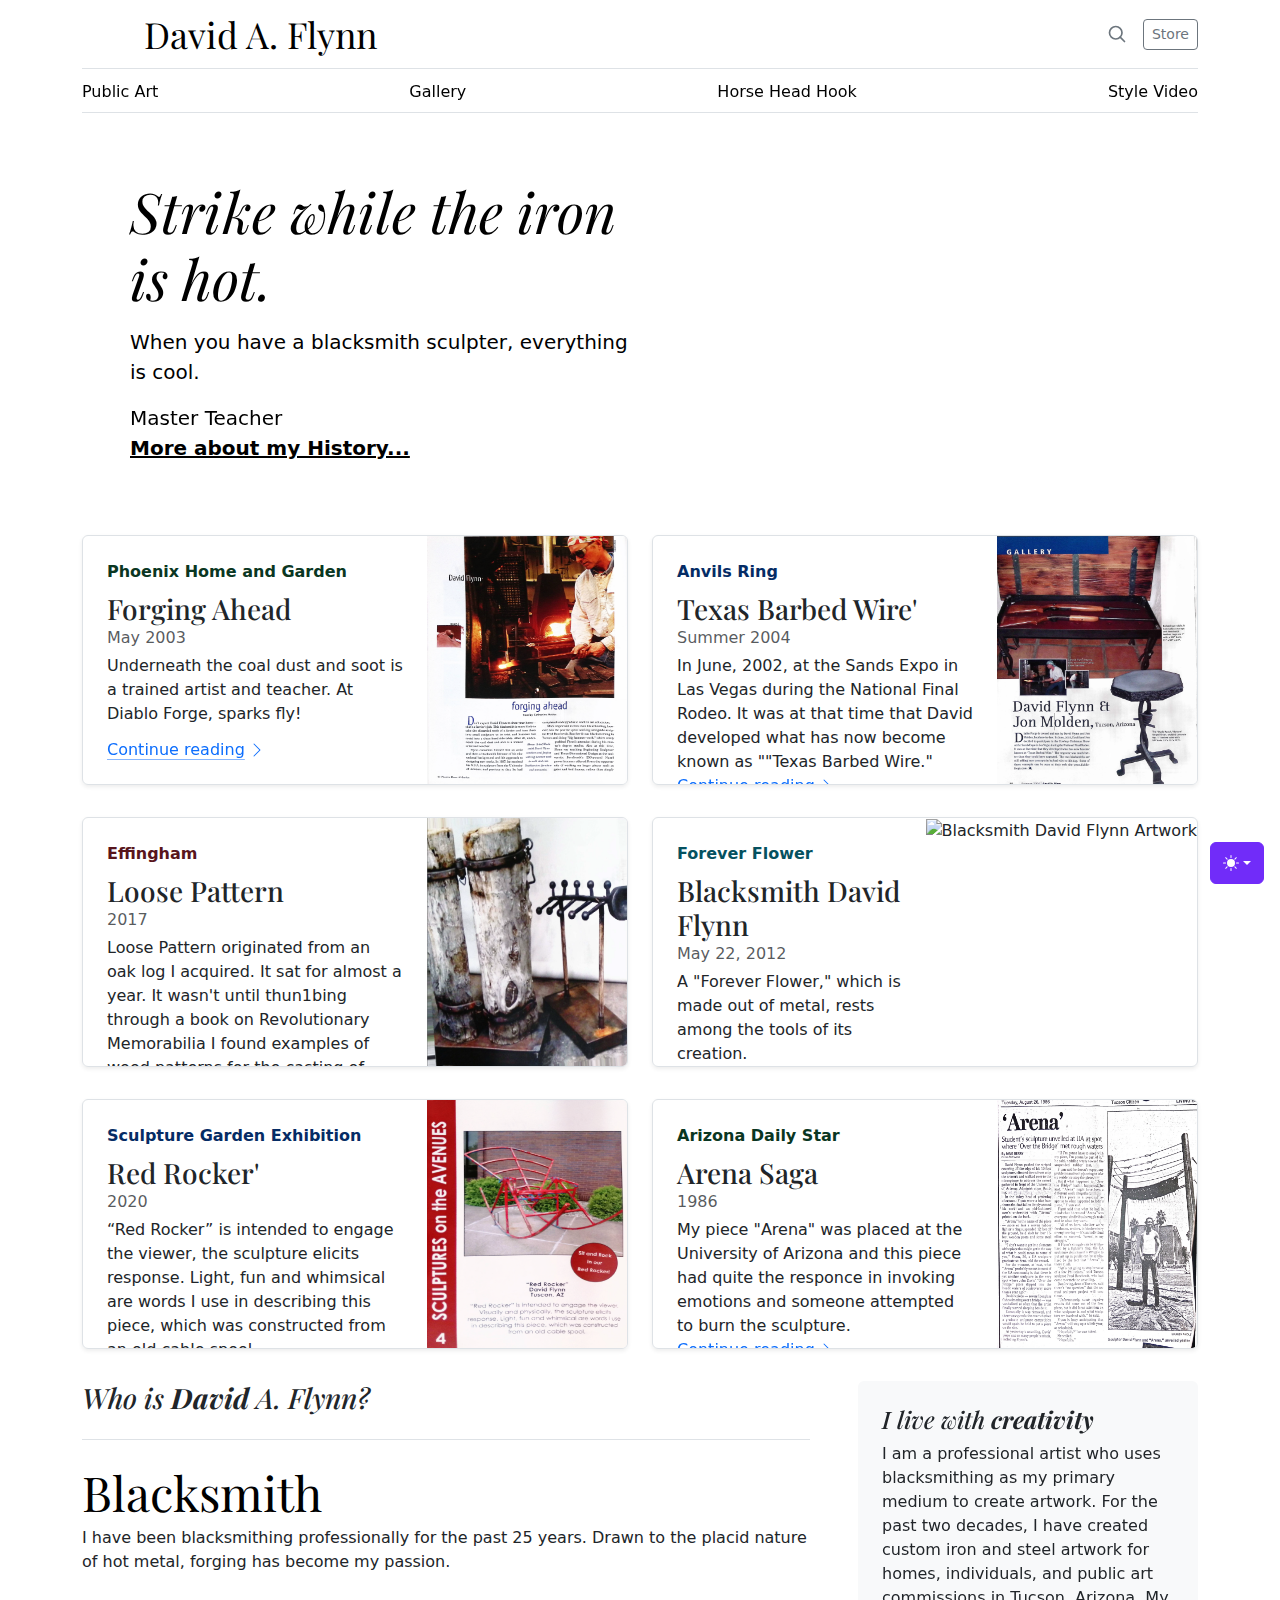
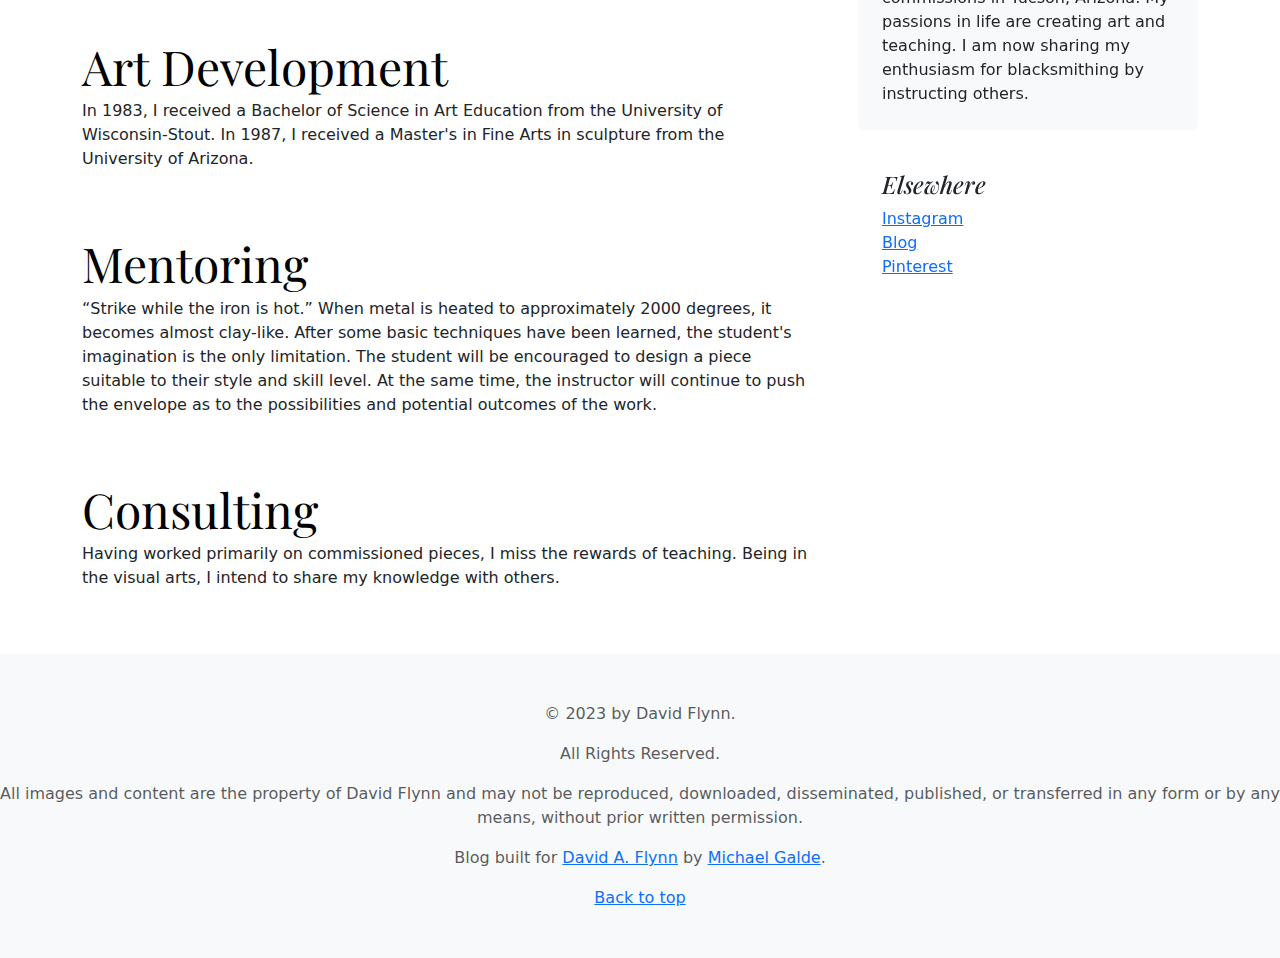
==== index.html @ 9d5e4b7f "Sarah Update" ====
<!doctype html>
<html lang="en" data-bs-theme="auto">
<head>
    <script src="./assets/js/color-modes.js"></script>

    <meta charset="utf-8">
    <meta name="viewport" content="width=device-width, initial-scale=1">
    <meta name="description" content="A website for the Artist and Blacksmith David A. Flynn">
    <meta name="author" content="Michael Galde">
    <meta name="generator" content="Hugo 0.118.2">
    <title>David A. Flynn · Life of Fire and Metal</title>

    <link rel="stylesheet" href="https://cdn.jsdelivr.net/npm/@docsearch/css@3">

    <link href="./assets/dist/css/bootstrap.min.css" rel="stylesheet">

    <style>
        .bd-placeholder-img {
            font-size: 1.125rem;
            text-anchor: middle;
            -webkit-user-select: none;
            -moz-user-select: none;
            user-select: none;
        }

        @media (min-width: 768px) {
            .bd-placeholder-img-lg {
                font-size: 3.5rem;
            }
        }

        .b-example-divider {
            width: 100%;
            height: 3rem;
            background-color: rgba(0, 0, 0, .1);
            border: solid rgba(0, 0, 0, .15);
            border-width: 1px 0;
            box-shadow: inset 0 .5em 1.5em rgba(0, 0, 0, .1), inset 0 .125em .5em rgba(0, 0, 0, .15);
        }

        .b-example-vr {
            flex-shrink: 0;
            width: 1.5rem;
            height: 100vh;
        }

        .bi {
            vertical-align: -.125em;
            fill: currentColor;
        }

        .nav-scroller {
            position: relative;
            z-index: 2;
            height: 2.75rem;
            overflow-y: hidden;
        }

            .nav-scroller .nav {
                display: flex;
                flex-wrap: nowrap;
                padding-bottom: 1rem;
                margin-top: -1px;
                overflow-x: auto;
                text-align: center;
                white-space: nowrap;
                -webkit-overflow-scrolling: touch;
            }

        .btn-bd-primary {
            --bd-violet-bg: #712cf9;
            --bd-violet-rgb: 112.520718, 44.062154, 249.437846;
            --bs-btn-font-weight: 600;
            --bs-btn-color: var(--bs-white);
            --bs-btn-bg: var(--bd-violet-bg);
            --bs-btn-border-color: var(--bd-violet-bg);
            --bs-btn-hover-color: var(--bs-white);
            --bs-btn-hover-bg: #6528e0;
            --bs-btn-hover-border-color: #6528e0;
            --bs-btn-focus-shadow-rgb: var(--bd-violet-rgb);
            --bs-btn-active-color: var(--bs-btn-hover-color);
            --bs-btn-active-bg: #5a23c8;
            --bs-btn-active-border-color: #5a23c8;
        }

        .bd-mode-toggle {
            z-index: 1500;
        }

            .bd-mode-toggle .dropdown-menu .active .bi {
                display: block !important;
            }
    </style>


    <!-- Custom styles for this template -->
    <link href="https://fonts.googleapis.com/css?family=Playfair&#43;Display:700,900&amp;display=swap" rel="stylesheet">
    <!-- Custom styles for this template -->
    <link href="blog.css" rel="stylesheet">
</head>
<body>
    <svg xmlns="http://www.w3.org/2000/svg" class="d-none">
        <symbol id="check2" viewBox="0 0 16 16">
            <path d="M13.854 3.646a.5.5 0 0 1 0 .708l-7 7a.5.5 0 0 1-.708 0l-3.5-3.5a.5.5 0 1 1 .708-.708L6.5 10.293l6.646-6.647a.5.5 0 0 1 .708 0z" />
        </symbol>
        <symbol id="circle-half" viewBox="0 0 16 16">
            <path d="M8 15A7 7 0 1 0 8 1v14zm0 1A8 8 0 1 1 8 0a8 8 0 0 1 0 16z" />
        </symbol>
        <symbol id="moon-stars-fill" viewBox="0 0 16 16">
            <path d="M6 .278a.768.768 0 0 1 .08.858 7.208 7.208 0 0 0-.878 3.46c0 4.021 3.278 7.277 7.318 7.277.527 0 1.04-.055 1.533-.16a.787.787 0 0 1 .81.316.733.733 0 0 1-.031.893A8.349 8.349 0 0 1 8.344 16C3.734 16 0 12.286 0 7.71 0 4.266 2.114 1.312 5.124.06A.752.752 0 0 1 6 .278z" />
            <path d="M10.794 3.148a.217.217 0 0 1 .412 0l.387 1.162c.173.518.579.924 1.097 1.097l1.162.387a.217.217 0 0 1 0 .412l-1.162.387a1.734 1.734 0 0 0-1.097 1.097l-.387 1.162a.217.217 0 0 1-.412 0l-.387-1.162A1.734 1.734 0 0 0 9.31 6.593l-1.162-.387a.217.217 0 0 1 0-.412l1.162-.387a1.734 1.734 0 0 0 1.097-1.097l.387-1.162zM13.863.099a.145.145 0 0 1 .274 0l.258.774c.115.346.386.617.732.732l.774.258a.145.145 0 0 1 0 .274l-.774.258a1.156 1.156 0 0 0-.732.732l-.258.774a.145.145 0 0 1-.274 0l-.258-.774a1.156 1.156 0 0 0-.732-.732l-.774-.258a.145.145 0 0 1 0-.274l.774-.258c.346-.115.617-.386.732-.732L13.863.1z" />
        </symbol>
        <symbol id="sun-fill" viewBox="0 0 16 16">
            <path d="M8 12a4 4 0 1 0 0-8 4 4 0 0 0 0 8zM8 0a.5.5 0 0 1 .5.5v2a.5.5 0 0 1-1 0v-2A.5.5 0 0 1 8 0zm0 13a.5.5 0 0 1 .5.5v2a.5.5 0 0 1-1 0v-2A.5.5 0 0 1 8 13zm8-5a.5.5 0 0 1-.5.5h-2a.5.5 0 0 1 0-1h2a.5.5 0 0 1 .5.5zM3 8a.5.5 0 0 1-.5.5h-2a.5.5 0 0 1 0-1h2A.5.5 0 0 1 3 8zm10.657-5.657a.5.5 0 0 1 0 .707l-1.414 1.415a.5.5 0 1 1-.707-.708l1.414-1.414a.5.5 0 0 1 .707 0zm-9.193 9.193a.5.5 0 0 1 0 .707L3.05 13.657a.5.5 0 0 1-.707-.707l1.414-1.414a.5.5 0 0 1 .707 0zm9.193 2.121a.5.5 0 0 1-.707 0l-1.414-1.414a.5.5 0 0 1 .707-.707l1.414 1.414a.5.5 0 0 1 0 .707zM4.464 4.465a.5.5 0 0 1-.707 0L2.343 3.05a.5.5 0 1 1 .707-.707l1.414 1.414a.5.5 0 0 1 0 .708z" />
        </symbol>
    </svg>

    <div class="dropdown position-fixed bottom-0 end-0 mb-3 me-3 bd-mode-toggle">
        <button class="btn btn-bd-primary py-2 dropdown-toggle d-flex align-items-center"
                id="bd-theme"
                type="button"
                aria-expanded="false"
                data-bs-toggle="dropdown"
                aria-label="Toggle theme (auto)">
            <svg class="bi my-1 theme-icon-active" width="1em" height="1em"><use href="#circle-half"></use></svg>
            <span class="visually-hidden" id="bd-theme-text">Toggle theme</span>
        </button>
        <ul class="dropdown-menu dropdown-menu-end shadow" aria-labelledby="bd-theme-text">
            <li>
                <button type="button" class="dropdown-item d-flex align-items-center" data-bs-theme-value="light" aria-pressed="true">
                    <svg class="bi me-2 opacity-50 theme-icon" width="1em" height="1em"><use href="#sun-fill"></use></svg>
                    Light
                    <svg class="bi ms-auto d-none" width="1em" height="1em"><use href="#check2"></use></svg>
                </button>
            </li>
            <li>
                <button type="button" class="dropdown-item d-flex align-items-center" data-bs-theme-value="dark" aria-pressed="false">
                    <svg class="bi me-2 opacity-50 theme-icon" width="1em" height="1em"><use href="#moon-stars-fill"></use></svg>
                    Dark
                    <svg class="bi ms-auto d-none" width="1em" height="1em"><use href="#check2"></use></svg>
                </button>
            </li>
            <li>
                <button type="button" class="dropdown-item d-flex align-items-center active" data-bs-theme-value="auto" aria-pressed="false">
                    <svg class="bi me-2 opacity-50 theme-icon" width="1em" height="1em"><use href="#circle-half"></use></svg>
                    Auto
                    <svg class="bi ms-auto d-none" width="1em" height="1em"><use href="#check2"></use></svg>
                </button>
            </li>
        </ul>
    </div>


    <svg xmlns="http://www.w3.org/2000/svg" class="d-none">
        <symbol id="aperture" fill="none" stroke="currentColor" stroke-linecap="round" stroke-linejoin="round" stroke-width="2" viewBox="0 0 24 24">
            <circle cx="12" cy="12" r="10" />
            <path d="M14.31 8l5.74 9.94M9.69 8h11.48M7.38 12l5.74-9.94M9.69 16L3.95 6.06M14.31 16H2.83m13.79-4l-5.74 9.94" />
        </symbol>
        <symbol id="cart" viewBox="0 0 16 16">
            <path d="M0 1.5A.5.5 0 0 1 .5 1H2a.5.5 0 0 1 .485.379L2.89 3H14.5a.5.5 0 0 1 .49.598l-1 5a.5.5 0 0 1-.465.401l-9.397.472L4.415 11H13a.5.5 0 0 1 0 1H4a.5.5 0 0 1-.491-.408L2.01 3.607 1.61 2H.5a.5.5 0 0 1-.5-.5zM3.102 4l.84 4.479 9.144-.459L13.89 4H3.102zM5 12a2 2 0 1 0 0 4 2 2 0 0 0 0-4zm7 0a2 2 0 1 0 0 4 2 2 0 0 0 0-4zm-7 1a1 1 0 1 1 0 2 1 1 0 0 1 0-2zm7 0a1 1 0 1 1 0 2 1 1 0 0 1 0-2z" />
        </symbol>
        <symbol id="chevron-right" viewBox="0 0 16 16">
            <path fill-rule="evenodd" d="M4.646 1.646a.5.5 0 0 1 .708 0l6 6a.5.5 0 0 1 0 .708l-6 6a.5.5 0 0 1-.708-.708L10.293 8 4.646 2.354a.5.5 0 0 1 0-.708z" />
        </symbol>
    </svg>

    <div class="container">
        <header class="border-bottom lh-1 py-3">
            <div class="row flex-nowrap justify-content-between align-items-center">
                <div class="col-4 text-center">
                    <a class="blog-header-logo text-body-emphasis text-decoration-none" href="https://davidaflynn.com/">David A. Flynn</a>
                </div>
                <div class="col-4 d-flex justify-content-end align-items-center">
                    <a class="link-secondary" href="#" aria-label="Search">
                        <svg xmlns="http://www.w3.org/2000/svg" width="20" height="20" fill="none" stroke="currentColor" stroke-linecap="round" stroke-linejoin="round" stroke-width="2" class="mx-3" role="img" viewBox="0 0 24 24"><title>Search</title><circle cx="10.5" cy="10.5" r="7.5" /><path d="M21 21l-5.2-5.2" /></svg>
                    </a>
                    <a class="btn btn-sm btn-outline-secondary" href="./store.html">Store</a>
                </div>
            </div>
        </header>

        <div class="nav-scroller py-1 mb-3 border-bottom">
            <nav class="nav nav-underline justify-content-between">
                <a class="nav-item nav-link link-body-emphasis" href="https://www.google.com/maps/d/viewer?mid=1B4GlsrvQKoIQ0XP4yLPSAdMGkiEf2dPW&hl=en&usp=sharing">Public Art</a>
                <a class="nav-item nav-link link-body-emphasis" href="https://davidaflynn.com/gallery.html">Gallery</a>
                <a class="nav-item nav-link link-body-emphasis" href="https://youtu.be/96dTQbR3XSo">Horse Head Hook</a>
                <a class="nav-item nav-link link-body-emphasis" href="https://youtu.be/sgeBEfHrO5k">Style Video</a>

            </nav>
        </div>
    </div>

    <main class="container">
        <div class="p-4 p-md-5 mb-4 rounded text-body-emphasis bg-image">
            <div class="col-lg-6 px-0">
                <h1 class="display-4 fst-italic">Strike while the iron is hot.</h1>
                <p class="lead my-3">When you have a blacksmith sculpter, everything is cool.</p>
                <div id="wordCarousel" class="carousel slide" data-bs-ride="carousel">
                    <div class="carousel-inner">
                        <div class="carousel-item active">
                            <p class="lead mb-0">Master <strong>Teacher</strong></p>
                        </div>
                        <div class="carousel-item">
                            <p class="lead mb-0"><strong>Innovator</strong> Designer</p>
                        </div>
                        <div class="carousel-item">
                            <p class="lead mb-0">Blacksmith <strong>Artist</strong></p>
                        </div>
                    </div>
                </div>
                <p class="lead mb-0"><a href="./resume.pdf" class="text-body-emphasis fw-bold">More about my History...</a></p>
            </div>
        </div>

        <div class="row mb-2">
            <div class="col-md-6">
                <div class="row g-0 border rounded overflow-hidden flex-md-row mb-4 shadow-sm h-md-250 position-relative">
                    <div class="col p-4 d-flex flex-column position-static">
                        <strong class="d-inline-block mb-2 text-success-emphasis">Phoenix Home and Garden</strong>
                        <h3 class="mb-0">Forging Ahead</h3>
                        <div class="mb-1 text-body-secondary">May 2003</div>
                        <p class="mb-auto">
                            Underneath the coal dust and soot is a trained artist and teacher. At Diablo Forge, sparks fly!
                        </p>
                        <a href="./assets/reference/documents/DavidFlynnPhoenixHomeandGardens.pdf" class="icon-link gap-1 icon-link-hover stretched-link">
                            Continue reading
                            <svg class="bi"><use xlink:href="#chevron-right" /></svg>
                        </a>
                    </div>
                    <div class="col-auto d-none d-lg-block">
                        <img src="./assets/reference/documents/PhoenixHomeandGardens.png" width="200" height="250" alt="Phoenix Home and Garden" />
                    </div>
                </div>
            </div>

            <div class="col-md-6">
                <div class="row g-0 border rounded overflow-hidden flex-md-row mb-4 shadow-sm h-md-250 position-relative">
                    <div class="col p-4 d-flex flex-column position-static">
                        <strong class="d-inline-block mb-2 text-primary-emphasis">Anvils Ring</strong>
                        <h3 class="mb-0">Texas Barbed Wire'</h3>
                        <div class="mb-1 text-body-secondary">Summer 2004</div>
                        <p class="card-text mb-auto">
                            In June, 2002, at the Sands Expo in Las Vegas during the National Final Rodeo. It was at that time that David developed what has now become known as ""Texas Barbed Wire."
                        </p>
                        <a href="./assets/reference/documents/DavidFlynnAnvilsRing.pdf" class="icon-link gap-1 icon-link-hover stretched-link">
                            Continue reading
                            <svg class="bi"><use xlink:href="#chevron-right" /></svg>
                        </a>
                    </div>
                    <div class="col-auto d-none d-lg-block">
                        <img src="./assets/reference/documents/anvilring.png" width="200" height="250" alt="Texas Barbed Wire" />
                    </div>
                </div>
            </div>

        </div>


        <div class="row mb-2">
            <div class="col-md-6">
                <div class="row g-0 border rounded overflow-hidden flex-md-row mb-4 shadow-sm h-md-250 position-relative">
                    <div class="col p-4 d-flex flex-column position-static">
                        <strong class="d-inline-block mb-2 text-danger-emphasis">Effingham</strong>
                        <h3 class="mb-0">Loose Pattern</h3>
                        <div class="mb-1 text-body-secondary">2017</div>
                        <p class="card-text mb-auto">Loose Pattern originated from an oak log I acquired. It sat for almost a year. It wasn't until thun1bing through a book on Revolutionary Memorabilia I found examples of wood patterns for the casting of lead.</p>
                        <a href="./assets/reference/documents/DavidFlynnSculptureGardenExhibition2019.pdf" class="icon-link gap-1 icon-link-hover stretched-link">
                            Continue reading
                            <svg class="bi"><use xlink:href="#chevron-right" /></svg>
                        </a>
                    </div>
                    <div class="col-auto d-none d-lg-block">
                        <img src="./assets/reference/documents/loosepattern.png" width="200" height="250" alt="Loose Pattern" />
                    </div>
                </div>
            </div>
            <div class="col-md-6">
                <div class="row g-0 border rounded overflow-hidden flex-md-row mb-4 shadow-sm h-md-250 position-relative">
                    <div class="col p-4 d-flex flex-column position-static">
                        <strong class="d-inline-block mb-2 text-info-emphasis">Forever Flower</strong>
                        <h3 class="mb-0">Blacksmith David Flynn</h3>
                        <div class="mb-1 text-body-secondary">May 22, 2012</div>
                        <p class="mb-auto">A "Forever Flower," which is made out of metal, rests among the tools of its creation.</p>
                        <a href="https://tucson.com/blacksmith-david-flynn/image_e9cdd15c-a451-11e1-92b2-0019bb2963f4.html" class="icon-link gap-1 icon-link-hover stretched-link">
                            Continue reading
                            <svg class="bi"><use xlink:href="#chevron-right" /></svg>
                        </a>
                    </div>
                    <div class="col-auto d-none d-lg-block">
                        <img src="https://davidaflynn.com/img4.png" width="200" height="250" alt="Blacksmith David Flynn Artwork" />
                    </div>
                </div>
            </div>
        </div>

        <div class="row mb-2">
            <div class="col-md-6">
                <div class="row g-0 border rounded overflow-hidden flex-md-row mb-4 shadow-sm h-md-250 position-relative">
                    <div class="col p-4 d-flex flex-column position-static">
                        <strong class="d-inline-block mb-2 text-primary-emphasis">Sculpture Garden Exhibition</strong>
                        <h3 class="mb-0">Red Rocker'</h3>
                        <div class="mb-1 text-body-secondary">2020</div>
                        <p class="card-text mb-auto">
                            “Red Rocker” is intended to engage the viewer, the sculpture elicits response. Light, fun and whimsical are words I use in describing this piece, which was constructed from an old cable spool.
                        </p>
                        <a href="./assets/reference/documents/DavidFlynnEffingham2020.pdf" class="icon-link gap-1 icon-link-hover stretched-link">
                            Continue reading
                            <svg class="bi"><use xlink:href="#chevron-right" /></svg>
                        </a>
                    </div>
                    <div class="col-auto d-none d-lg-block">
                        <img src="./assets/reference/documents/redrocker.png" width="200" height="250" alt="Red Rocker" />
                    </div>
                </div>
            </div>
            <div class="col-md-6">
                <div class="row g-0 border rounded overflow-hidden flex-md-row mb-4 shadow-sm h-md-250 position-relative">
                    <div class="col p-4 d-flex flex-column position-static">
                        <strong class="d-inline-block mb-2 text-success-emphasis">Arizona Daily Star</strong>
                        <h3 class="mb-0">Arena Saga</h3>
                        <div class="mb-1 text-body-secondary">1986</div>
                        <p class="mb-auto">
                            My piece "Arena" was placed at the University of Arizona and this piece had quite the responce in invoking emotions and someone attempted to burn the sculpture. 
                        </p>
                        <a href="./assets/reference/documents/DavidFlynnAreanaSaga.pdf" class="icon-link gap-1 icon-link-hover stretched-link">
                            Continue reading
                            <svg class="bi"><use xlink:href="#chevron-right" /></svg>
                        </a>
                    </div>
                    <div class="col-auto d-none d-lg-block">
                        <img src="./assets/reference/documents/arena.png" width="200" height="250" alt="Arena" />
                    </div>
                </div>
            </div>
        </div>

        <div class="row g-5">
            <div class="col-md-8">
                <h3 class="pb-4 mb-4 fst-italic border-bottom">
                    Who is <strong>David</strong> A. Flynn?
                </h3>

                <article class="blog-post">
                    <h2 class="display-5 link-body-emphasis mb-1">Blacksmith</h2>

                    <p>I have been blacksmithing professionally for the past 25 years. Drawn to the placid nature of hot metal, forging has become my passion.<p></p>
                </article>

                <article class="blog-post">
                    <h2 class="display-5 link-body-emphasis mb-1">Art Development</h2>

                    <p>In 1983, I received a Bachelor of Science in Art Education from the University of Wisconsin-Stout. In 1987, I received a Master's in Fine Arts in sculpture from the University of Arizona.</p>
                </article>

                <article class="blog-post">
                    <h2 class="display-5 link-body-emphasis mb-1">Mentoring</h2>

                    <p>“Strike while the iron is hot.” When metal is heated to approximately 2000 degrees, it becomes almost clay-like. After some basic techniques have been learned, the student's imagination is the only limitation. The student will be encouraged to design a piece suitable to their style and skill level. At the same time, the instructor will continue to push the envelope as to the possibilities and potential outcomes of the work.</p>
                </article>
                <article class="blog-post">
                    <h2 class="display-5 link-body-emphasis mb-1">Consulting</h2>

                    <p>Having worked primarily on commissioned pieces, I miss the rewards of teaching. Being in the visual arts, I intend to share my knowledge with others.</p>

                </article>


            </div>

            <div class="col-md-4">
                <div class="position-sticky" style="top: 2rem;">
                    <div class="p-4 mb-3 bg-body-tertiary rounded">
                        <h4 class="fst-italic">I live with <strong>creativity</strong></h4>
                        <p class="mb-0">I am a professional artist who uses blacksmithing as my primary medium to create artwork. For the past two decades, I have created custom iron and steel artwork for homes, individuals, and public art commissions in Tucson, Arizona. My passions in life are creating art and teaching. I am now sharing my enthusiasm for blacksmithing by instructing others.</p>
                    </div>


                    <div class="p-4">
                        <h4 class="fst-italic">Elsewhere</h4>
                        <ol class="list-unstyled">
                            <li><a href="https://www.instagram.com/explore/tags/blacksmith/">Instagram</a></li>
                            <li><a href="https://tammyandtheblacksmith.blogspot.com/">Blog</a></li>
                            <li><a href="https://www.pinterest.com/davidflynnartis/david-flynn-artistblacksmith/">Pinterest</a></li>
                        </ol>
                    </div>
                </div>
            </div>
        </div>

    </main>

    <footer class="py-5 text-center text-body-secondary bg-body-tertiary">
        <div class="copyright-disclaimer">
            <p>&copy; 2023 by David Flynn. <p>All Rights Reserved. <p>All images and content are the property of David Flynn and may not be reproduced, downloaded, disseminated, published, or transferred in any form or by any means, without prior written permission.</p>
        </div>
        <p>Blog built for <a href="https://davidaflynn.com/">David A. Flynn</a> by <a href="https://michaelgalde.com">Michael Galde</a>.</p>
        <p class="mb-0">
            <a href="#">Back to top</a>
        </p>
    </footer>
    <script src="./assets/dist/js/bootstrap.bundle.min.js"></script>

</body>
</html>
---- blog.css ----
/* stylelint-disable stylistic/selector-list-comma-newline-after */

:root {
    --background-image: url('https://davidaflynn.com/bg-1.png');
    --background-image-dark: linear-gradient(rgba(0, 0, 0, 0.5), rgba(0, 0, 0, 0.5)), var(--background-image);
}

[data-bs-theme="light"] .bg-image,
[data-bs-theme="auto"] .bg-image,
.light-mode .bg-image {
    background-image: var(--background-image);
    /* Other styles here */
}

[data-bs-theme="dark"] .bg-image,
.dark-mode .bg-image {
    background-image: var(--background-image-dark);
    /* Other styles here */
}

.bg-image {
    background-size: cover;
    background-position: center;
    background-repeat: no-repeat;
}

.blog-header-logo {
  font-family: "Playfair Display", Georgia, "Times New Roman", serif/*rtl:Amiri, Georgia, "Times New Roman", serif*/;
  font-size: 2.25rem;
}

.blog-header-logo:hover {
  text-decoration: none;
}

h1, h2, h3, h4, h5, h6 {
  font-family: "Playfair Display", Georgia, "Times New Roman", serif/*rtl:Amiri, Georgia, "Times New Roman", serif*/;
}

.flex-auto {
  flex: 0 0 auto;
}

.h-250 { height: 250px; }
@media (min-width: 768px) {
  .h-md-250 { height: 250px; }
}

/* Pagination */
.blog-pagination {
  margin-bottom: 4rem;
}

/*
 * Blog posts
 */
.blog-post {
  margin-bottom: 4rem;
}
.blog-post-meta {
  margin-bottom: 1.25rem;
  color: #727272;
}

[data-bs-theme="light"] .bg-image,
[data-bs-theme="auto"] .bg-image,
.light-mode .bg-image {
    background-image: var(--background-image);
    /* Other styles here */
}

[data-bs-theme="dark"] .bg-image,
.dark-mode .bg-image {
    background-image: var(--background-image-dark);
    /* Other styles here */
}

.bg-image {
    background-size: cover;
    background-position: center;
    background-repeat: no-repeat;
}

.logo-light-theme {
    display: block; /* Shown by default */
}

.logo-dark-theme {
    display: none; /* Hidden by default */
}

/* Assuming you have a class on the body or a parent element for dark theme */
.dark-theme .logo-light-theme {
    display: none; /* Hide the light theme logo */
}

.dark-theme .logo-dark-theme {
    display: block; /* Show the dark theme logo */
}
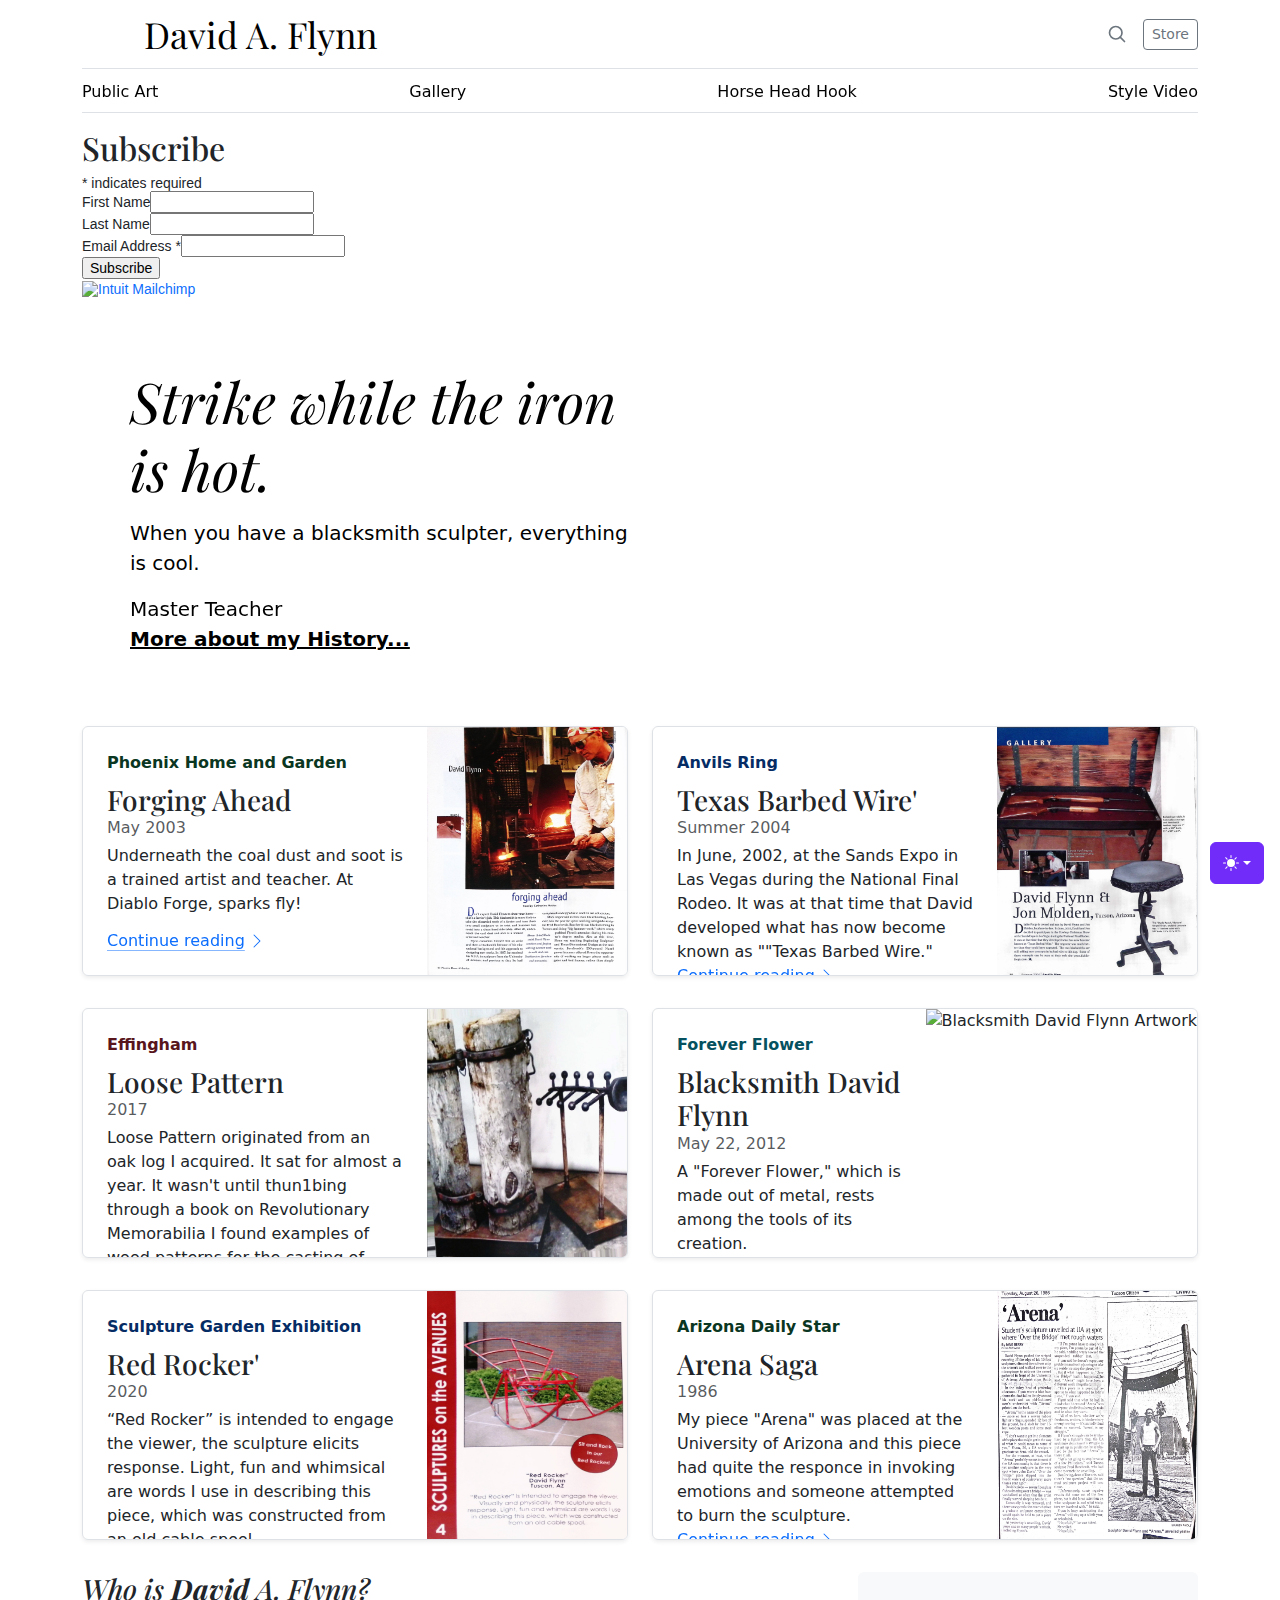
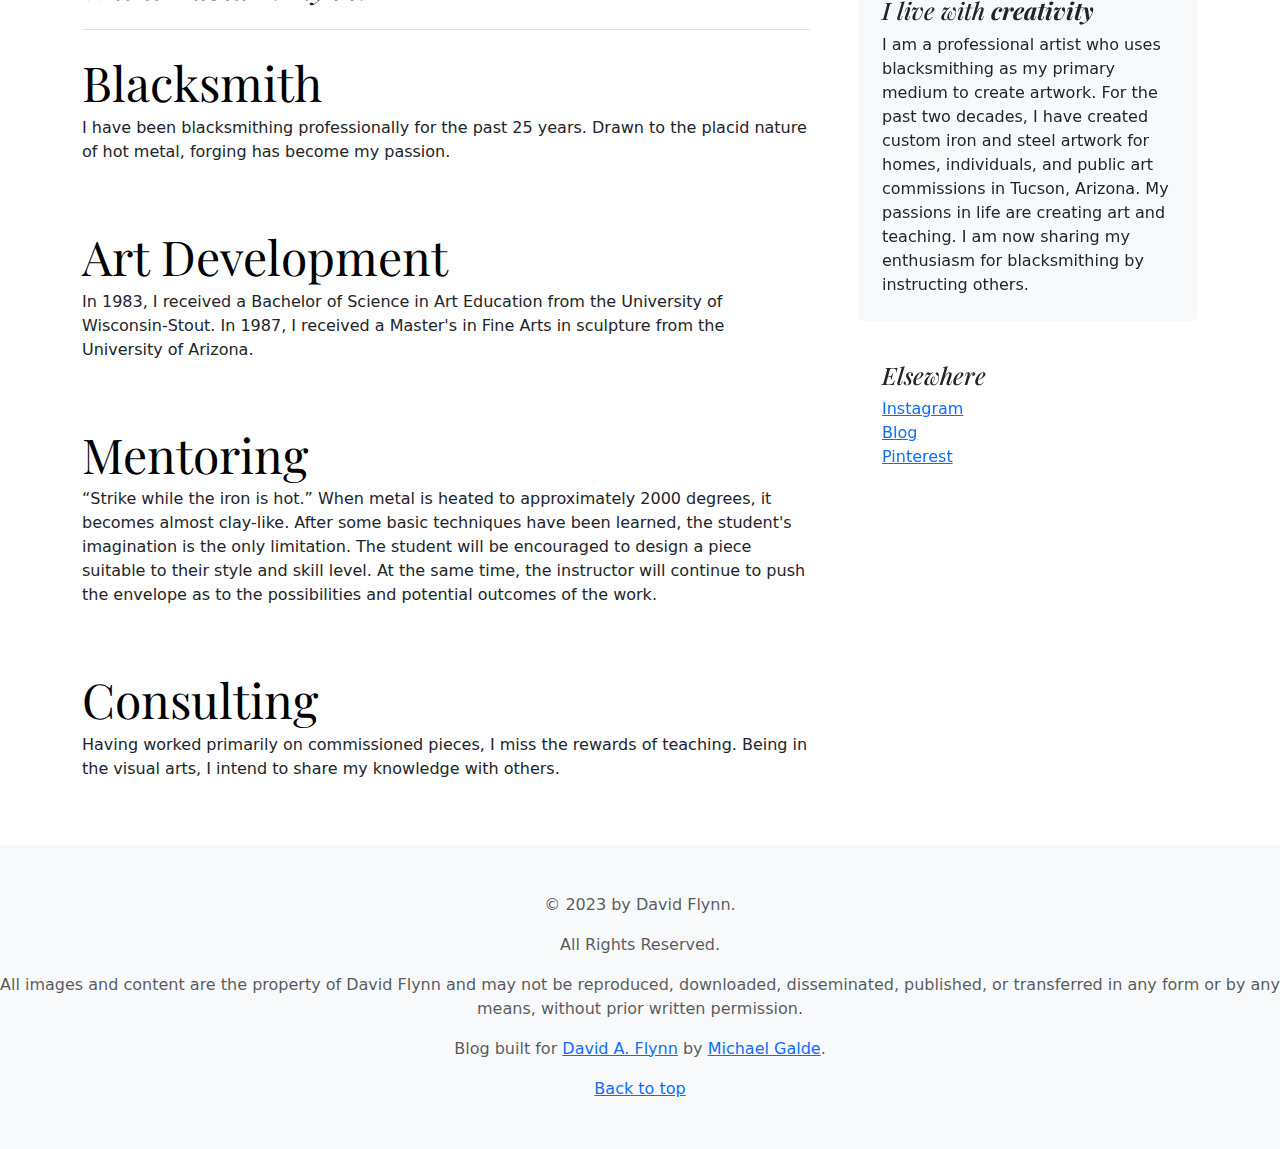
==== commit 1cfc88b8: "Mail Forum" ====
--- a/index.html
+++ b/index.html
@@ -188,6 +188,47 @@
 
             </nav>
         </div>
+
+        <div id="mc_embed_shell">
+            <link href="//cdn-images.mailchimp.com/embedcode/classic-061523.css" rel="stylesheet" type="text/css">
+            <style type="text/css">
+                     #mc_embed_signup {
+                         background: #fff;
+                         false;
+                         clear: left;
+                         font: 14px Helvetica,Arial,sans-serif;
+                         width: 600px;
+                     }
+                     /* Add your own Mailchimp form style overrides in your site stylesheet or in this style block.
+                We recommend moving this block and the preceding CSS link to the HEAD of your HTML file. */
+            </style>
+            <div id="mc_embed_signup">
+                <form action="https://davidaflynn.us21.list-manage.com/subscribe/post?u=4095e607dd35f677a65e71697&amp;id=61bf45bc34&amp;f_id=004bf3e6f0" method="post" id="mc-embedded-subscribe-form" name="mc-embedded-subscribe-form" class="validate" target="_blank">
+                    <div id="mc_embed_signup_scroll">
+                        <h2>Subscribe</h2>
+                        <div class="indicates-required"><span class="asterisk">*</span> indicates required</div>
+                        <div class="mc-field-group"><label for="mce-FNAME">First Name </label><input type="text" name="FNAME" class=" text" id="mce-FNAME" value=""></div><div class="mc-field-group"><label for="mce-LNAME">Last Name </label><input type="text" name="LNAME" class=" text" id="mce-LNAME" value=""></div><div class="mc-field-group"><label for="mce-EMAIL">Email Address <span class="asterisk">*</span></label><input type="email" name="EMAIL" class="required email" id="mce-EMAIL" value="" required=""><span id="mce-EMAIL-HELPERTEXT" class="helper_text"></span></div>
+                        <div id="mce-responses" class="clear foot">
+                            <div class="response" id="mce-error-response" style="display: none;"></div>
+                            <div class="response" id="mce-success-response" style="display: none;"></div>
+                        </div>
+                        <div aria-hidden="true" style="position: absolute; left: -5000px;">
+                            /* real people should not fill this in and expect good things - do not remove this or risk form bot signups */
+                            <input type="text" name="b_4095e607dd35f677a65e71697_61bf45bc34" tabindex="-1" value="">
+                        </div>
+                        <div class="optionalParent">
+                            <div class="clear foot">
+                                <input type="submit" name="subscribe" id="mc-embedded-subscribe" class="button" value="Subscribe">
+                                <p style="margin: 0px auto;"><a href="http://eepurl.com/iG4R2A" title="Mailchimp - email marketing made easy and fun"><span style="display: inline-block; background-color: transparent; border-radius: 4px;"><img class="refferal_badge" src="https://digitalasset.intuit.com/render/content/dam/intuit/mc-fe/en_us/images/intuit-mc-rewards-text-dark.svg" alt="Intuit Mailchimp" style="width: 220px; height: 40px; display: flex; padding: 2px 0px; justify-content: center; align-items: center;"></span></a></p>
+                            </div>
+                        </div>
+                    </div>
+                </form>
+            </div>
+            <script type="text/javascript" src="//s3.amazonaws.com/downloads.mailchimp.com/js/mc-validate.js"></script>
+            <script type="text/javascript">(function ($) { window.fnames = new Array(); window.ftypes = new Array(); fnames[1] = 'FNAME'; ftypes[1] = 'text'; fnames[2] = 'LNAME'; ftypes[2] = 'text'; fnames[0] = 'EMAIL'; ftypes[0] = 'email'; fnames[3] = 'ADDRESS'; ftypes[3] = 'address'; fnames[4] = 'PHONE'; ftypes[4] = 'phone'; fnames[5] = 'BIRTHDAY'; ftypes[5] = 'birthday'; }(jQuery)); var $mcj = jQuery.noConflict(true);</script>
+        </div>
+
     </div>
 
     <main class="container">
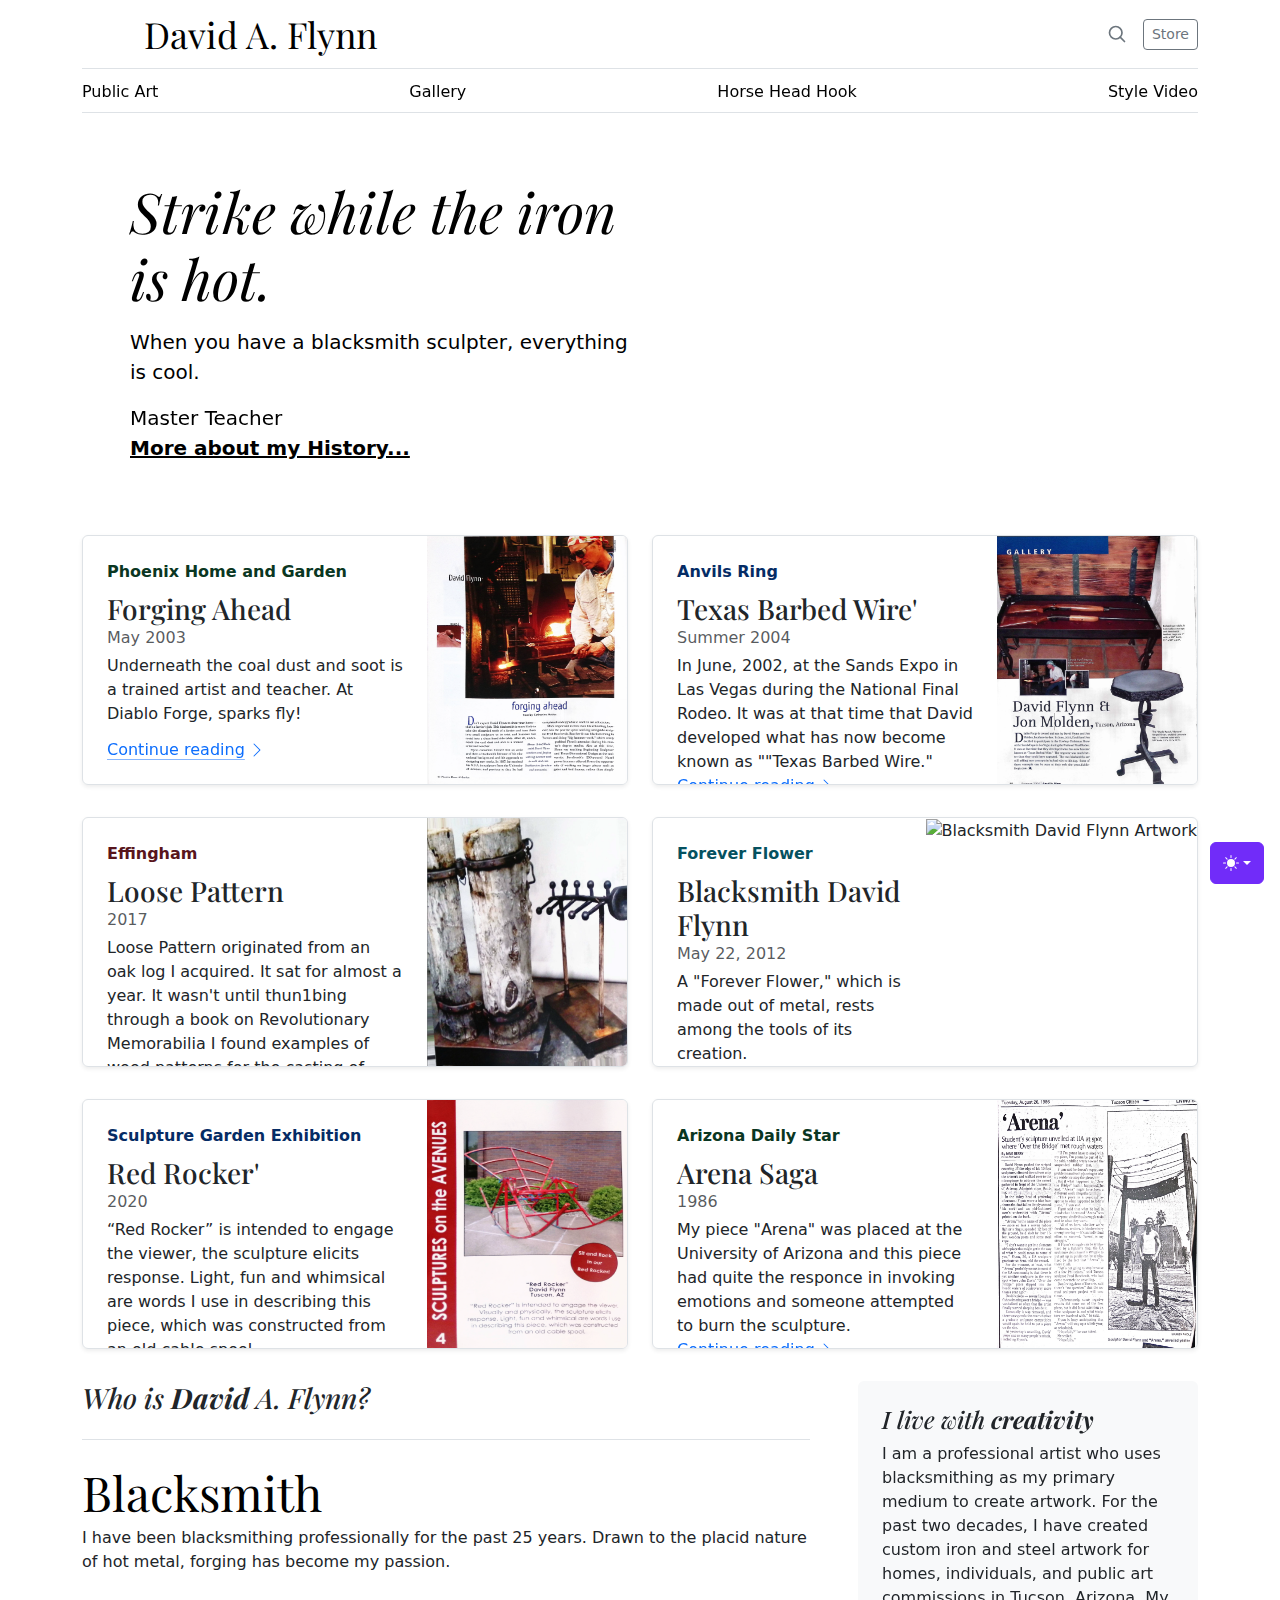
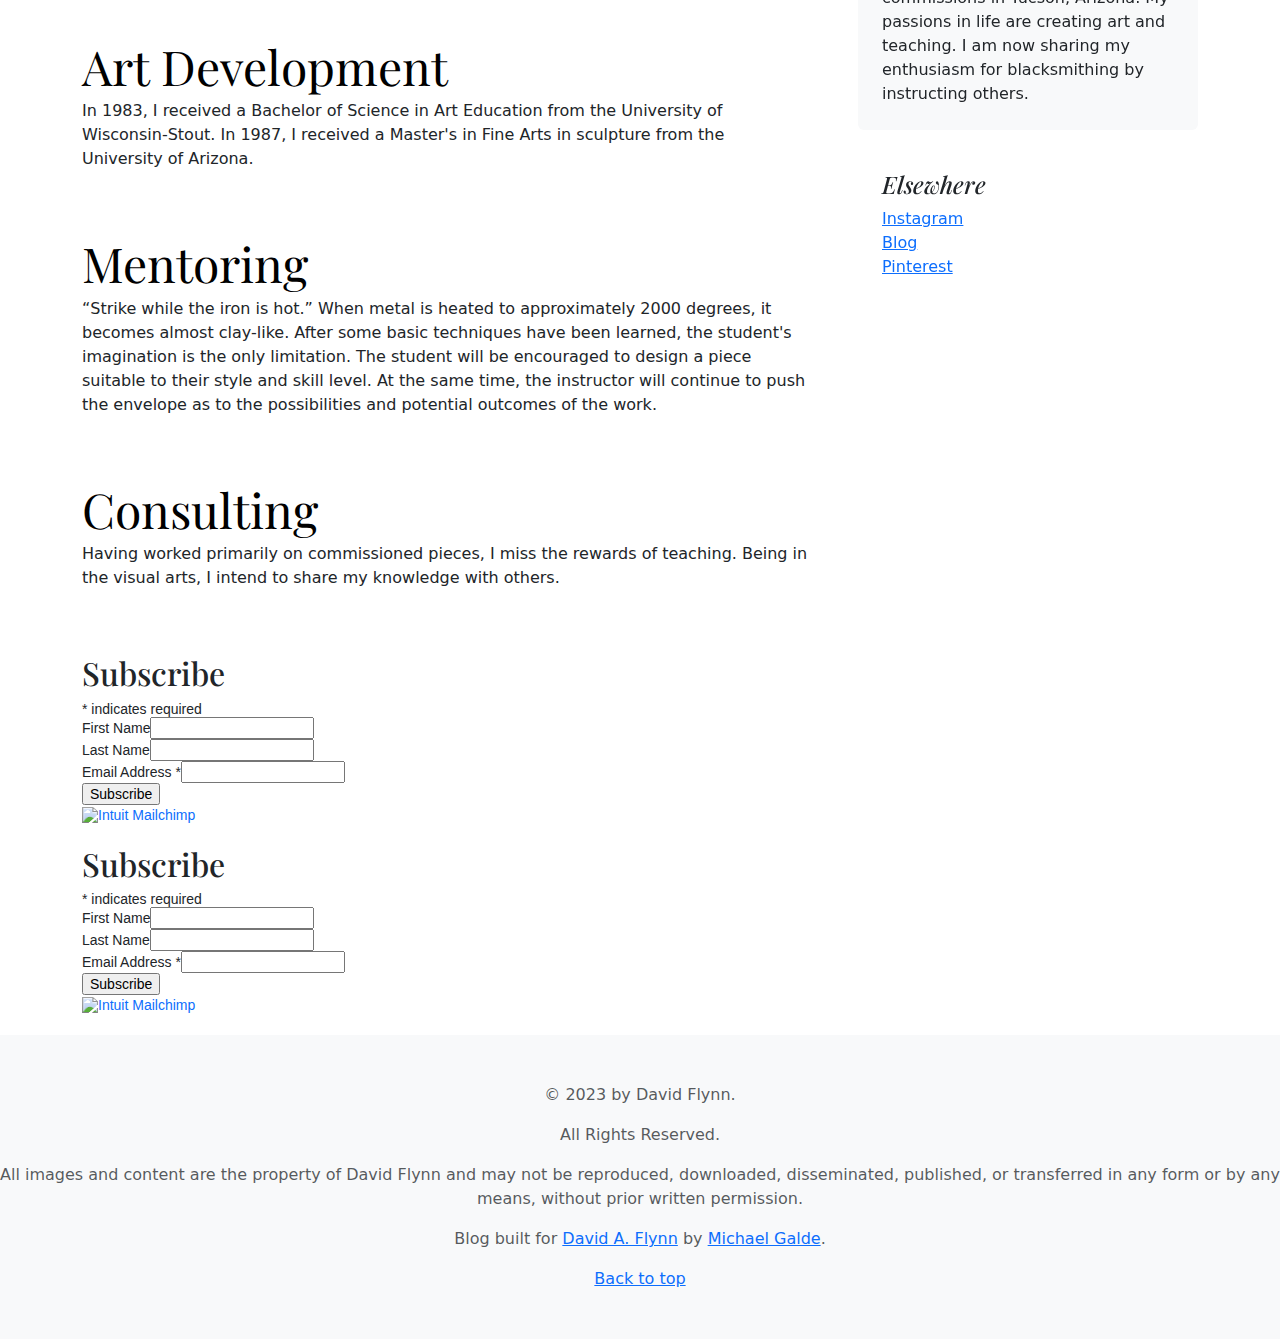
==== commit 056ee1e3: "Mail Forum" ====
--- a/index.html
+++ b/index.html
@@ -188,7 +188,204 @@
 
             </nav>
         </div>
-
+    </div>
+
+    <main class="container">
+        <div class="p-4 p-md-5 mb-4 rounded text-body-emphasis bg-image">
+            <div class="col-lg-6 px-0">
+                <h1 class="display-4 fst-italic">Strike while the iron is hot.</h1>
+                <p class="lead my-3">When you have a blacksmith sculpter, everything is cool.</p>
+                <div id="wordCarousel" class="carousel slide" data-bs-ride="carousel">
+                    <div class="carousel-inner">
+                        <div class="carousel-item active">
+                            <p class="lead mb-0">Master <strong>Teacher</strong></p>
+                        </div>
+                        <div class="carousel-item">
+                            <p class="lead mb-0"><strong>Innovator</strong> Designer</p>
+                        </div>
+                        <div class="carousel-item">
+                            <p class="lead mb-0">Blacksmith <strong>Artist</strong></p>
+                        </div>
+                    </div>
+                </div>
+                <p class="lead mb-0"><a href="./resume.pdf" class="text-body-emphasis fw-bold">More about my History...</a></p>
+            </div>
+        </div>
+
+        <div class="row mb-2">
+            <div class="col-md-6">
+                <div class="row g-0 border rounded overflow-hidden flex-md-row mb-4 shadow-sm h-md-250 position-relative">
+                    <div class="col p-4 d-flex flex-column position-static">
+                        <strong class="d-inline-block mb-2 text-success-emphasis">Phoenix Home and Garden</strong>
+                        <h3 class="mb-0">Forging Ahead</h3>
+                        <div class="mb-1 text-body-secondary">May 2003</div>
+                        <p class="mb-auto">
+                            Underneath the coal dust and soot is a trained artist and teacher. At Diablo Forge, sparks fly!
+                        </p>
+                        <a href="./assets/reference/documents/DavidFlynnPhoenixHomeandGardens.pdf" class="icon-link gap-1 icon-link-hover stretched-link">
+                            Continue reading
+                            <svg class="bi"><use xlink:href="#chevron-right" /></svg>
+                        </a>
+                    </div>
+                    <div class="col-auto d-none d-lg-block">
+                        <img src="./assets/reference/documents/PhoenixHomeandGardens.png" width="200" height="250" alt="Phoenix Home and Garden" />
+                    </div>
+                </div>
+            </div>
+
+            <div class="col-md-6">
+                <div class="row g-0 border rounded overflow-hidden flex-md-row mb-4 shadow-sm h-md-250 position-relative">
+                    <div class="col p-4 d-flex flex-column position-static">
+                        <strong class="d-inline-block mb-2 text-primary-emphasis">Anvils Ring</strong>
+                        <h3 class="mb-0">Texas Barbed Wire'</h3>
+                        <div class="mb-1 text-body-secondary">Summer 2004</div>
+                        <p class="card-text mb-auto">
+                            In June, 2002, at the Sands Expo in Las Vegas during the National Final Rodeo. It was at that time that David developed what has now become known as ""Texas Barbed Wire."
+                        </p>
+                        <a href="./assets/reference/documents/DavidFlynnAnvilsRing.pdf" class="icon-link gap-1 icon-link-hover stretched-link">
+                            Continue reading
+                            <svg class="bi"><use xlink:href="#chevron-right" /></svg>
+                        </a>
+                    </div>
+                    <div class="col-auto d-none d-lg-block">
+                        <img src="./assets/reference/documents/anvilring.png" width="200" height="250" alt="Texas Barbed Wire" />
+                    </div>
+                </div>
+            </div>
+
+        </div>
+
+
+        <div class="row mb-2">
+            <div class="col-md-6">
+                <div class="row g-0 border rounded overflow-hidden flex-md-row mb-4 shadow-sm h-md-250 position-relative">
+                    <div class="col p-4 d-flex flex-column position-static">
+                        <strong class="d-inline-block mb-2 text-danger-emphasis">Effingham</strong>
+                        <h3 class="mb-0">Loose Pattern</h3>
+                        <div class="mb-1 text-body-secondary">2017</div>
+                        <p class="card-text mb-auto">Loose Pattern originated from an oak log I acquired. It sat for almost a year. It wasn't until thun1bing through a book on Revolutionary Memorabilia I found examples of wood patterns for the casting of lead.</p>
+                        <a href="./assets/reference/documents/DavidFlynnSculptureGardenExhibition2019.pdf" class="icon-link gap-1 icon-link-hover stretched-link">
+                            Continue reading
+                            <svg class="bi"><use xlink:href="#chevron-right" /></svg>
+                        </a>
+                    </div>
+                    <div class="col-auto d-none d-lg-block">
+                        <img src="./assets/reference/documents/loosepattern.png" width="200" height="250" alt="Loose Pattern" />
+                    </div>
+                </div>
+            </div>
+            <div class="col-md-6">
+                <div class="row g-0 border rounded overflow-hidden flex-md-row mb-4 shadow-sm h-md-250 position-relative">
+                    <div class="col p-4 d-flex flex-column position-static">
+                        <strong class="d-inline-block mb-2 text-info-emphasis">Forever Flower</strong>
+                        <h3 class="mb-0">Blacksmith David Flynn</h3>
+                        <div class="mb-1 text-body-secondary">May 22, 2012</div>
+                        <p class="mb-auto">A "Forever Flower," which is made out of metal, rests among the tools of its creation.</p>
+                        <a href="https://tucson.com/blacksmith-david-flynn/image_e9cdd15c-a451-11e1-92b2-0019bb2963f4.html" class="icon-link gap-1 icon-link-hover stretched-link">
+                            Continue reading
+                            <svg class="bi"><use xlink:href="#chevron-right" /></svg>
+                        </a>
+                    </div>
+                    <div class="col-auto d-none d-lg-block">
+                        <img src="https://davidaflynn.com/img4.png" width="200" height="250" alt="Blacksmith David Flynn Artwork" />
+                    </div>
+                </div>
+            </div>
+        </div>
+
+        <div class="row mb-2">
+            <div class="col-md-6">
+                <div class="row g-0 border rounded overflow-hidden flex-md-row mb-4 shadow-sm h-md-250 position-relative">
+                    <div class="col p-4 d-flex flex-column position-static">
+                        <strong class="d-inline-block mb-2 text-primary-emphasis">Sculpture Garden Exhibition</strong>
+                        <h3 class="mb-0">Red Rocker'</h3>
+                        <div class="mb-1 text-body-secondary">2020</div>
+                        <p class="card-text mb-auto">
+                            “Red Rocker” is intended to engage the viewer, the sculpture elicits response. Light, fun and whimsical are words I use in describing this piece, which was constructed from an old cable spool.
+                        </p>
+                        <a href="./assets/reference/documents/DavidFlynnEffingham2020.pdf" class="icon-link gap-1 icon-link-hover stretched-link">
+                            Continue reading
+                            <svg class="bi"><use xlink:href="#chevron-right" /></svg>
+                        </a>
+                    </div>
+                    <div class="col-auto d-none d-lg-block">
+                        <img src="./assets/reference/documents/redrocker.png" width="200" height="250" alt="Red Rocker" />
+                    </div>
+                </div>
+            </div>
+            <div class="col-md-6">
+                <div class="row g-0 border rounded overflow-hidden flex-md-row mb-4 shadow-sm h-md-250 position-relative">
+                    <div class="col p-4 d-flex flex-column position-static">
+                        <strong class="d-inline-block mb-2 text-success-emphasis">Arizona Daily Star</strong>
+                        <h3 class="mb-0">Arena Saga</h3>
+                        <div class="mb-1 text-body-secondary">1986</div>
+                        <p class="mb-auto">
+                            My piece "Arena" was placed at the University of Arizona and this piece had quite the responce in invoking emotions and someone attempted to burn the sculpture.
+                        </p>
+                        <a href="./assets/reference/documents/DavidFlynnAreanaSaga.pdf" class="icon-link gap-1 icon-link-hover stretched-link">
+                            Continue reading
+                            <svg class="bi"><use xlink:href="#chevron-right" /></svg>
+                        </a>
+                    </div>
+                    <div class="col-auto d-none d-lg-block">
+                        <img src="./assets/reference/documents/arena.png" width="200" height="250" alt="Arena" />
+                    </div>
+                </div>
+            </div>
+        </div>
+
+        <div class="row g-5">
+            <div class="col-md-8">
+                <h3 class="pb-4 mb-4 fst-italic border-bottom">
+                    Who is <strong>David</strong> A. Flynn?
+                </h3>
+
+                <article class="blog-post">
+                    <h2 class="display-5 link-body-emphasis mb-1">Blacksmith</h2>
+
+                    <p>I have been blacksmithing professionally for the past 25 years. Drawn to the placid nature of hot metal, forging has become my passion.<p></p>
+                </article>
+
+                <article class="blog-post">
+                    <h2 class="display-5 link-body-emphasis mb-1">Art Development</h2>
+
+                    <p>In 1983, I received a Bachelor of Science in Art Education from the University of Wisconsin-Stout. In 1987, I received a Master's in Fine Arts in sculpture from the University of Arizona.</p>
+                </article>
+
+                <article class="blog-post">
+                    <h2 class="display-5 link-body-emphasis mb-1">Mentoring</h2>
+
+                    <p>“Strike while the iron is hot.” When metal is heated to approximately 2000 degrees, it becomes almost clay-like. After some basic techniques have been learned, the student's imagination is the only limitation. The student will be encouraged to design a piece suitable to their style and skill level. At the same time, the instructor will continue to push the envelope as to the possibilities and potential outcomes of the work.</p>
+                </article>
+                <article class="blog-post">
+                    <h2 class="display-5 link-body-emphasis mb-1">Consulting</h2>
+
+                    <p>Having worked primarily on commissioned pieces, I miss the rewards of teaching. Being in the visual arts, I intend to share my knowledge with others.</p>
+
+                </article>
+
+
+            </div>
+
+            <div class="col-md-4">
+                <div class="position-sticky" style="top: 2rem;">
+                    <div class="p-4 mb-3 bg-body-tertiary rounded">
+                        <h4 class="fst-italic">I live with <strong>creativity</strong></h4>
+                        <p class="mb-0">I am a professional artist who uses blacksmithing as my primary medium to create artwork. For the past two decades, I have created custom iron and steel artwork for homes, individuals, and public art commissions in Tucson, Arizona. My passions in life are creating art and teaching. I am now sharing my enthusiasm for blacksmithing by instructing others.</p>
+                    </div>
+
+
+                    <div class="p-4">
+                        <h4 class="fst-italic">Elsewhere</h4>
+                        <ol class="list-unstyled">
+                            <li><a href="https://www.instagram.com/explore/tags/blacksmith/">Instagram</a></li>
+                            <li><a href="https://tammyandtheblacksmith.blogspot.com/">Blog</a></li>
+                            <li><a href="https://www.pinterest.com/davidflynnartis/david-flynn-artistblacksmith/">Pinterest</a></li>
+                        </ol>
+                    </div>
+                </div>
+            </div>
+        </div>
         <div id="mc_embed_shell">
             <link href="//cdn-images.mailchimp.com/embedcode/classic-061523.css" rel="stylesheet" type="text/css">
             <style type="text/css">
@@ -228,205 +425,36 @@
             <script type="text/javascript" src="//s3.amazonaws.com/downloads.mailchimp.com/js/mc-validate.js"></script>
             <script type="text/javascript">(function ($) { window.fnames = new Array(); window.ftypes = new Array(); fnames[1] = 'FNAME'; ftypes[1] = 'text'; fnames[2] = 'LNAME'; ftypes[2] = 'text'; fnames[0] = 'EMAIL'; ftypes[0] = 'email'; fnames[3] = 'ADDRESS'; ftypes[3] = 'address'; fnames[4] = 'PHONE'; ftypes[4] = 'phone'; fnames[5] = 'BIRTHDAY'; ftypes[5] = 'birthday'; }(jQuery)); var $mcj = jQuery.noConflict(true);</script>
         </div>
-
+<div id="mc_embed_shell">
+      <link href="//cdn-images.mailchimp.com/embedcode/classic-061523.css" rel="stylesheet" type="text/css">
+  <style type="text/css">
+        #mc_embed_signup{background:#fff; false;clear:left; font:14px Helvetica,Arial,sans-serif; width: 600px;}
+        /* Add your own Mailchimp form style overrides in your site stylesheet or in this style block.
+           We recommend moving this block and the preceding CSS link to the HEAD of your HTML file. */
+</style>
+<div id="mc_embed_signup">
+    <form action="https://davidaflynn.us21.list-manage.com/subscribe/post?u=4095e607dd35f677a65e71697&amp;id=61bf45bc34&amp;f_id=004bf3e6f0" method="post" id="mc-embedded-subscribe-form" name="mc-embedded-subscribe-form" class="validate" target="_blank">
+        <div id="mc_embed_signup_scroll"><h2>Subscribe</h2>
+            <div class="indicates-required"><span class="asterisk">*</span> indicates required</div>
+            <div class="mc-field-group"><label for="mce-FNAME">First Name </label><input type="text" name="FNAME" class=" text" id="mce-FNAME" value=""></div><div class="mc-field-group"><label for="mce-LNAME">Last Name </label><input type="text" name="LNAME" class=" text" id="mce-LNAME" value=""></div><div class="mc-field-group"><label for="mce-EMAIL">Email Address <span class="asterisk">*</span></label><input type="email" name="EMAIL" class="required email" id="mce-EMAIL" value="" required=""><span id="mce-EMAIL-HELPERTEXT" class="helper_text"></span></div>
+        <div id="mce-responses" class="clear foot">
+            <div class="response" id="mce-error-response" style="display: none;"></div>
+            <div class="response" id="mce-success-response" style="display: none;"></div>
+        </div>
+    <div aria-hidden="true" style="position: absolute; left: -5000px;">
+        /* real people should not fill this in and expect good things - do not remove this or risk form bot signups */
+        <input type="text" name="b_4095e607dd35f677a65e71697_61bf45bc34" tabindex="-1" value="">
     </div>
-
-    <main class="container">
-        <div class="p-4 p-md-5 mb-4 rounded text-body-emphasis bg-image">
-            <div class="col-lg-6 px-0">
-                <h1 class="display-4 fst-italic">Strike while the iron is hot.</h1>
-                <p class="lead my-3">When you have a blacksmith sculpter, everything is cool.</p>
-                <div id="wordCarousel" class="carousel slide" data-bs-ride="carousel">
-                    <div class="carousel-inner">
-                        <div class="carousel-item active">
-                            <p class="lead mb-0">Master <strong>Teacher</strong></p>
-                        </div>
-                        <div class="carousel-item">
-                            <p class="lead mb-0"><strong>Innovator</strong> Designer</p>
-                        </div>
-                        <div class="carousel-item">
-                            <p class="lead mb-0">Blacksmith <strong>Artist</strong></p>
-                        </div>
-                    </div>
-                </div>
-                <p class="lead mb-0"><a href="./resume.pdf" class="text-body-emphasis fw-bold">More about my History...</a></p>
-            </div>
-        </div>
-
-        <div class="row mb-2">
-            <div class="col-md-6">
-                <div class="row g-0 border rounded overflow-hidden flex-md-row mb-4 shadow-sm h-md-250 position-relative">
-                    <div class="col p-4 d-flex flex-column position-static">
-                        <strong class="d-inline-block mb-2 text-success-emphasis">Phoenix Home and Garden</strong>
-                        <h3 class="mb-0">Forging Ahead</h3>
-                        <div class="mb-1 text-body-secondary">May 2003</div>
-                        <p class="mb-auto">
-                            Underneath the coal dust and soot is a trained artist and teacher. At Diablo Forge, sparks fly!
-                        </p>
-                        <a href="./assets/reference/documents/DavidFlynnPhoenixHomeandGardens.pdf" class="icon-link gap-1 icon-link-hover stretched-link">
-                            Continue reading
-                            <svg class="bi"><use xlink:href="#chevron-right" /></svg>
-                        </a>
-                    </div>
-                    <div class="col-auto d-none d-lg-block">
-                        <img src="./assets/reference/documents/PhoenixHomeandGardens.png" width="200" height="250" alt="Phoenix Home and Garden" />
-                    </div>
-                </div>
-            </div>
-
-            <div class="col-md-6">
-                <div class="row g-0 border rounded overflow-hidden flex-md-row mb-4 shadow-sm h-md-250 position-relative">
-                    <div class="col p-4 d-flex flex-column position-static">
-                        <strong class="d-inline-block mb-2 text-primary-emphasis">Anvils Ring</strong>
-                        <h3 class="mb-0">Texas Barbed Wire'</h3>
-                        <div class="mb-1 text-body-secondary">Summer 2004</div>
-                        <p class="card-text mb-auto">
-                            In June, 2002, at the Sands Expo in Las Vegas during the National Final Rodeo. It was at that time that David developed what has now become known as ""Texas Barbed Wire."
-                        </p>
-                        <a href="./assets/reference/documents/DavidFlynnAnvilsRing.pdf" class="icon-link gap-1 icon-link-hover stretched-link">
-                            Continue reading
-                            <svg class="bi"><use xlink:href="#chevron-right" /></svg>
-                        </a>
-                    </div>
-                    <div class="col-auto d-none d-lg-block">
-                        <img src="./assets/reference/documents/anvilring.png" width="200" height="250" alt="Texas Barbed Wire" />
-                    </div>
-                </div>
-            </div>
-
-        </div>
-
-
-        <div class="row mb-2">
-            <div class="col-md-6">
-                <div class="row g-0 border rounded overflow-hidden flex-md-row mb-4 shadow-sm h-md-250 position-relative">
-                    <div class="col p-4 d-flex flex-column position-static">
-                        <strong class="d-inline-block mb-2 text-danger-emphasis">Effingham</strong>
-                        <h3 class="mb-0">Loose Pattern</h3>
-                        <div class="mb-1 text-body-secondary">2017</div>
-                        <p class="card-text mb-auto">Loose Pattern originated from an oak log I acquired. It sat for almost a year. It wasn't until thun1bing through a book on Revolutionary Memorabilia I found examples of wood patterns for the casting of lead.</p>
-                        <a href="./assets/reference/documents/DavidFlynnSculptureGardenExhibition2019.pdf" class="icon-link gap-1 icon-link-hover stretched-link">
-                            Continue reading
-                            <svg class="bi"><use xlink:href="#chevron-right" /></svg>
-                        </a>
-                    </div>
-                    <div class="col-auto d-none d-lg-block">
-                        <img src="./assets/reference/documents/loosepattern.png" width="200" height="250" alt="Loose Pattern" />
-                    </div>
-                </div>
-            </div>
-            <div class="col-md-6">
-                <div class="row g-0 border rounded overflow-hidden flex-md-row mb-4 shadow-sm h-md-250 position-relative">
-                    <div class="col p-4 d-flex flex-column position-static">
-                        <strong class="d-inline-block mb-2 text-info-emphasis">Forever Flower</strong>
-                        <h3 class="mb-0">Blacksmith David Flynn</h3>
-                        <div class="mb-1 text-body-secondary">May 22, 2012</div>
-                        <p class="mb-auto">A "Forever Flower," which is made out of metal, rests among the tools of its creation.</p>
-                        <a href="https://tucson.com/blacksmith-david-flynn/image_e9cdd15c-a451-11e1-92b2-0019bb2963f4.html" class="icon-link gap-1 icon-link-hover stretched-link">
-                            Continue reading
-                            <svg class="bi"><use xlink:href="#chevron-right" /></svg>
-                        </a>
-                    </div>
-                    <div class="col-auto d-none d-lg-block">
-                        <img src="https://davidaflynn.com/img4.png" width="200" height="250" alt="Blacksmith David Flynn Artwork" />
-                    </div>
-                </div>
-            </div>
-        </div>
-
-        <div class="row mb-2">
-            <div class="col-md-6">
-                <div class="row g-0 border rounded overflow-hidden flex-md-row mb-4 shadow-sm h-md-250 position-relative">
-                    <div class="col p-4 d-flex flex-column position-static">
-                        <strong class="d-inline-block mb-2 text-primary-emphasis">Sculpture Garden Exhibition</strong>
-                        <h3 class="mb-0">Red Rocker'</h3>
-                        <div class="mb-1 text-body-secondary">2020</div>
-                        <p class="card-text mb-auto">
-                            “Red Rocker” is intended to engage the viewer, the sculpture elicits response. Light, fun and whimsical are words I use in describing this piece, which was constructed from an old cable spool.
-                        </p>
-                        <a href="./assets/reference/documents/DavidFlynnEffingham2020.pdf" class="icon-link gap-1 icon-link-hover stretched-link">
-                            Continue reading
-                            <svg class="bi"><use xlink:href="#chevron-right" /></svg>
-                        </a>
-                    </div>
-                    <div class="col-auto d-none d-lg-block">
-                        <img src="./assets/reference/documents/redrocker.png" width="200" height="250" alt="Red Rocker" />
-                    </div>
-                </div>
-            </div>
-            <div class="col-md-6">
-                <div class="row g-0 border rounded overflow-hidden flex-md-row mb-4 shadow-sm h-md-250 position-relative">
-                    <div class="col p-4 d-flex flex-column position-static">
-                        <strong class="d-inline-block mb-2 text-success-emphasis">Arizona Daily Star</strong>
-                        <h3 class="mb-0">Arena Saga</h3>
-                        <div class="mb-1 text-body-secondary">1986</div>
-                        <p class="mb-auto">
-                            My piece "Arena" was placed at the University of Arizona and this piece had quite the responce in invoking emotions and someone attempted to burn the sculpture. 
-                        </p>
-                        <a href="./assets/reference/documents/DavidFlynnAreanaSaga.pdf" class="icon-link gap-1 icon-link-hover stretched-link">
-                            Continue reading
-                            <svg class="bi"><use xlink:href="#chevron-right" /></svg>
-                        </a>
-                    </div>
-                    <div class="col-auto d-none d-lg-block">
-                        <img src="./assets/reference/documents/arena.png" width="200" height="250" alt="Arena" />
-                    </div>
-                </div>
-            </div>
-        </div>
-
-        <div class="row g-5">
-            <div class="col-md-8">
-                <h3 class="pb-4 mb-4 fst-italic border-bottom">
-                    Who is <strong>David</strong> A. Flynn?
-                </h3>
-
-                <article class="blog-post">
-                    <h2 class="display-5 link-body-emphasis mb-1">Blacksmith</h2>
-
-                    <p>I have been blacksmithing professionally for the past 25 years. Drawn to the placid nature of hot metal, forging has become my passion.<p></p>
-                </article>
-
-                <article class="blog-post">
-                    <h2 class="display-5 link-body-emphasis mb-1">Art Development</h2>
-
-                    <p>In 1983, I received a Bachelor of Science in Art Education from the University of Wisconsin-Stout. In 1987, I received a Master's in Fine Arts in sculpture from the University of Arizona.</p>
-                </article>
-
-                <article class="blog-post">
-                    <h2 class="display-5 link-body-emphasis mb-1">Mentoring</h2>
-
-                    <p>“Strike while the iron is hot.” When metal is heated to approximately 2000 degrees, it becomes almost clay-like. After some basic techniques have been learned, the student's imagination is the only limitation. The student will be encouraged to design a piece suitable to their style and skill level. At the same time, the instructor will continue to push the envelope as to the possibilities and potential outcomes of the work.</p>
-                </article>
-                <article class="blog-post">
-                    <h2 class="display-5 link-body-emphasis mb-1">Consulting</h2>
-
-                    <p>Having worked primarily on commissioned pieces, I miss the rewards of teaching. Being in the visual arts, I intend to share my knowledge with others.</p>
-
-                </article>
-
-
-            </div>
-
-            <div class="col-md-4">
-                <div class="position-sticky" style="top: 2rem;">
-                    <div class="p-4 mb-3 bg-body-tertiary rounded">
-                        <h4 class="fst-italic">I live with <strong>creativity</strong></h4>
-                        <p class="mb-0">I am a professional artist who uses blacksmithing as my primary medium to create artwork. For the past two decades, I have created custom iron and steel artwork for homes, individuals, and public art commissions in Tucson, Arizona. My passions in life are creating art and teaching. I am now sharing my enthusiasm for blacksmithing by instructing others.</p>
-                    </div>
-
-
-                    <div class="p-4">
-                        <h4 class="fst-italic">Elsewhere</h4>
-                        <ol class="list-unstyled">
-                            <li><a href="https://www.instagram.com/explore/tags/blacksmith/">Instagram</a></li>
-                            <li><a href="https://tammyandtheblacksmith.blogspot.com/">Blog</a></li>
-                            <li><a href="https://www.pinterest.com/davidflynnartis/david-flynn-artistblacksmith/">Pinterest</a></li>
-                        </ol>
-                    </div>
-                </div>
-            </div>
-        </div>
+        <div class="optionalParent">
+            <div class="clear foot">
+                <input type="submit" name="subscribe" id="mc-embedded-subscribe" class="button" value="Subscribe">
+                <p style="margin: 0px auto;"><a href="http://eepurl.com/iG4R2A" title="Mailchimp - email marketing made easy and fun"><span style="display: inline-block; background-color: transparent; border-radius: 4px;"><img class="refferal_badge" src="https://digitalasset.intuit.com/render/content/dam/intuit/mc-fe/en_us/images/intuit-mc-rewards-text-dark.svg" alt="Intuit Mailchimp" style="width: 220px; height: 40px; display: flex; padding: 2px 0px; justify-content: center; align-items: center;"></span></a></p>
+            </div>
+        </div>
+    </div>
+</form>
+</div>
+<script type="text/javascript" src="//s3.amazonaws.com/downloads.mailchimp.com/js/mc-validate.js"></script><script type="text/javascript">(function($) {window.fnames = new Array(); window.ftypes = new Array();fnames[1]='FNAME';ftypes[1]='text';fnames[2]='LNAME';ftypes[2]='text';fnames[0]='EMAIL';ftypes[0]='email';fnames[3]='ADDRESS';ftypes[3]='address';fnames[4]='PHONE';ftypes[4]='phone';fnames[5]='BIRTHDAY';ftypes[5]='birthday';}(jQuery));var $mcj = jQuery.noConflict(true);</script></div>
 
     </main>
 
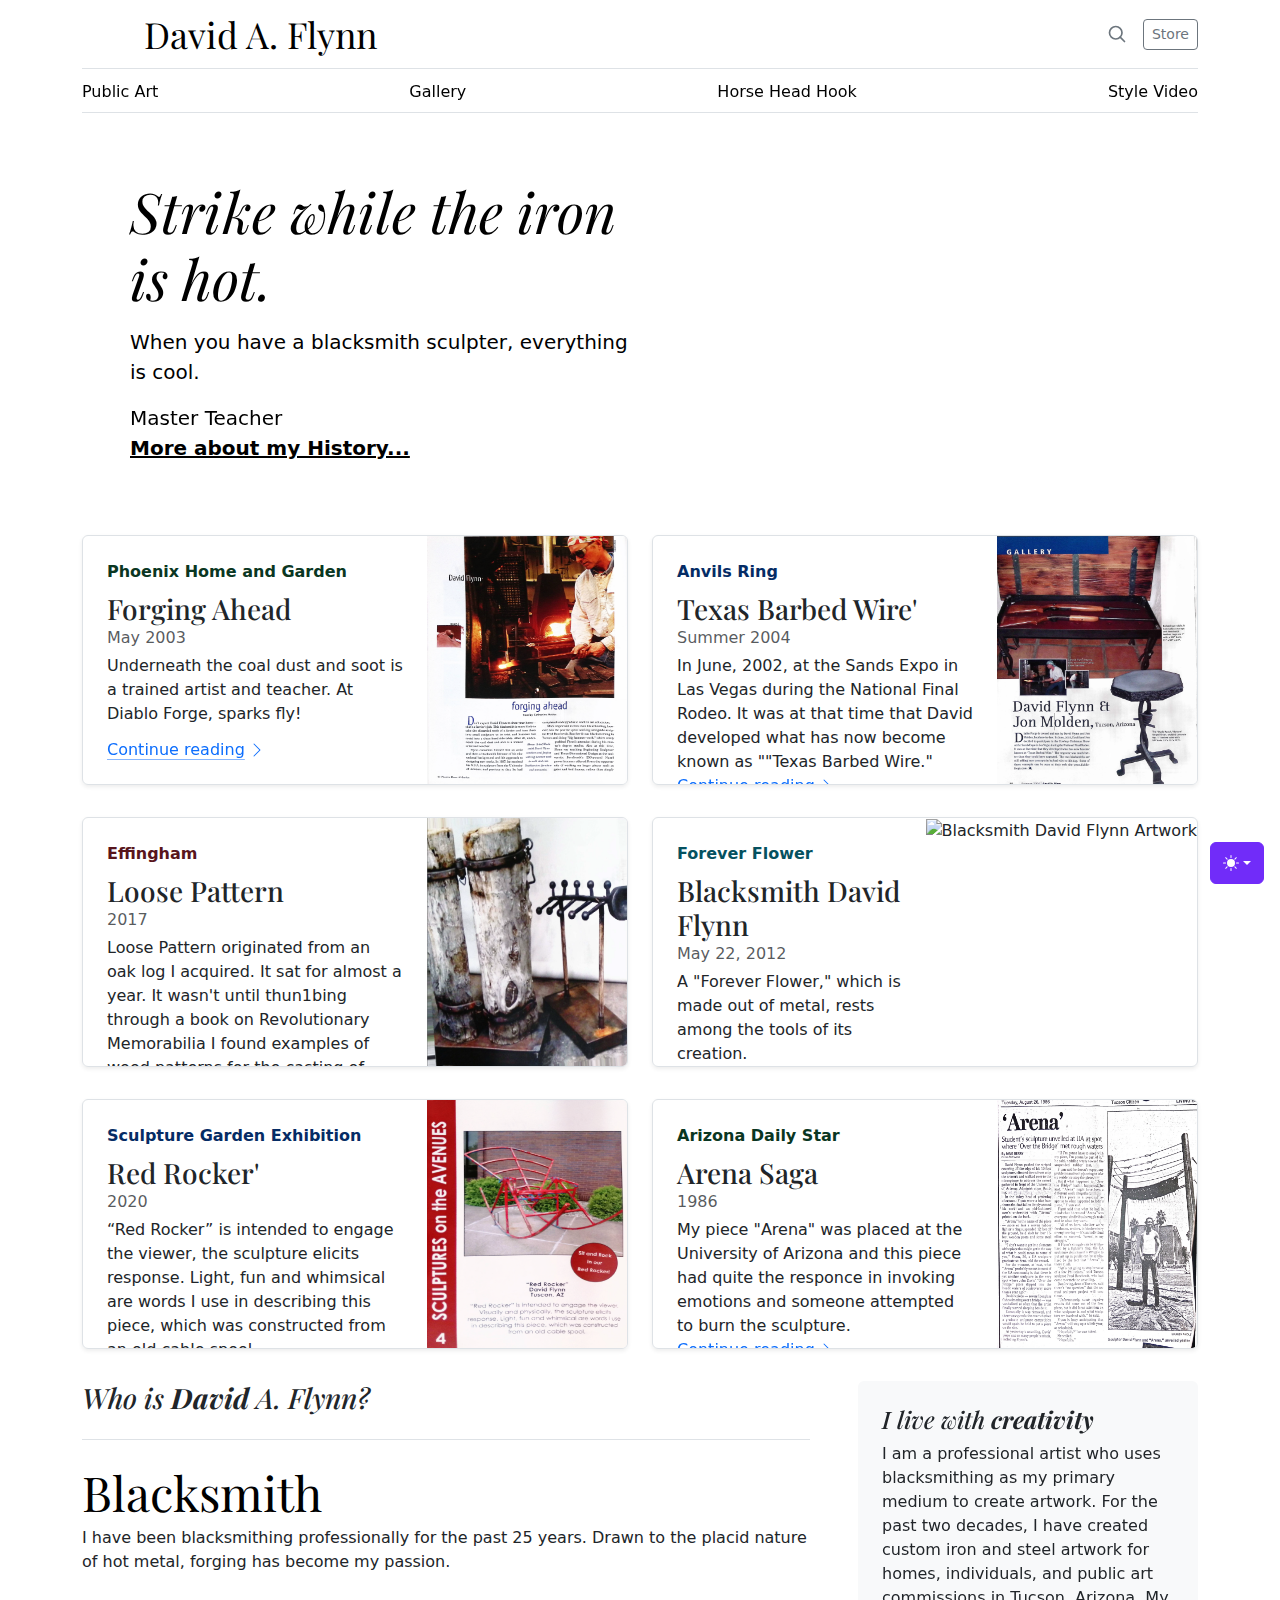
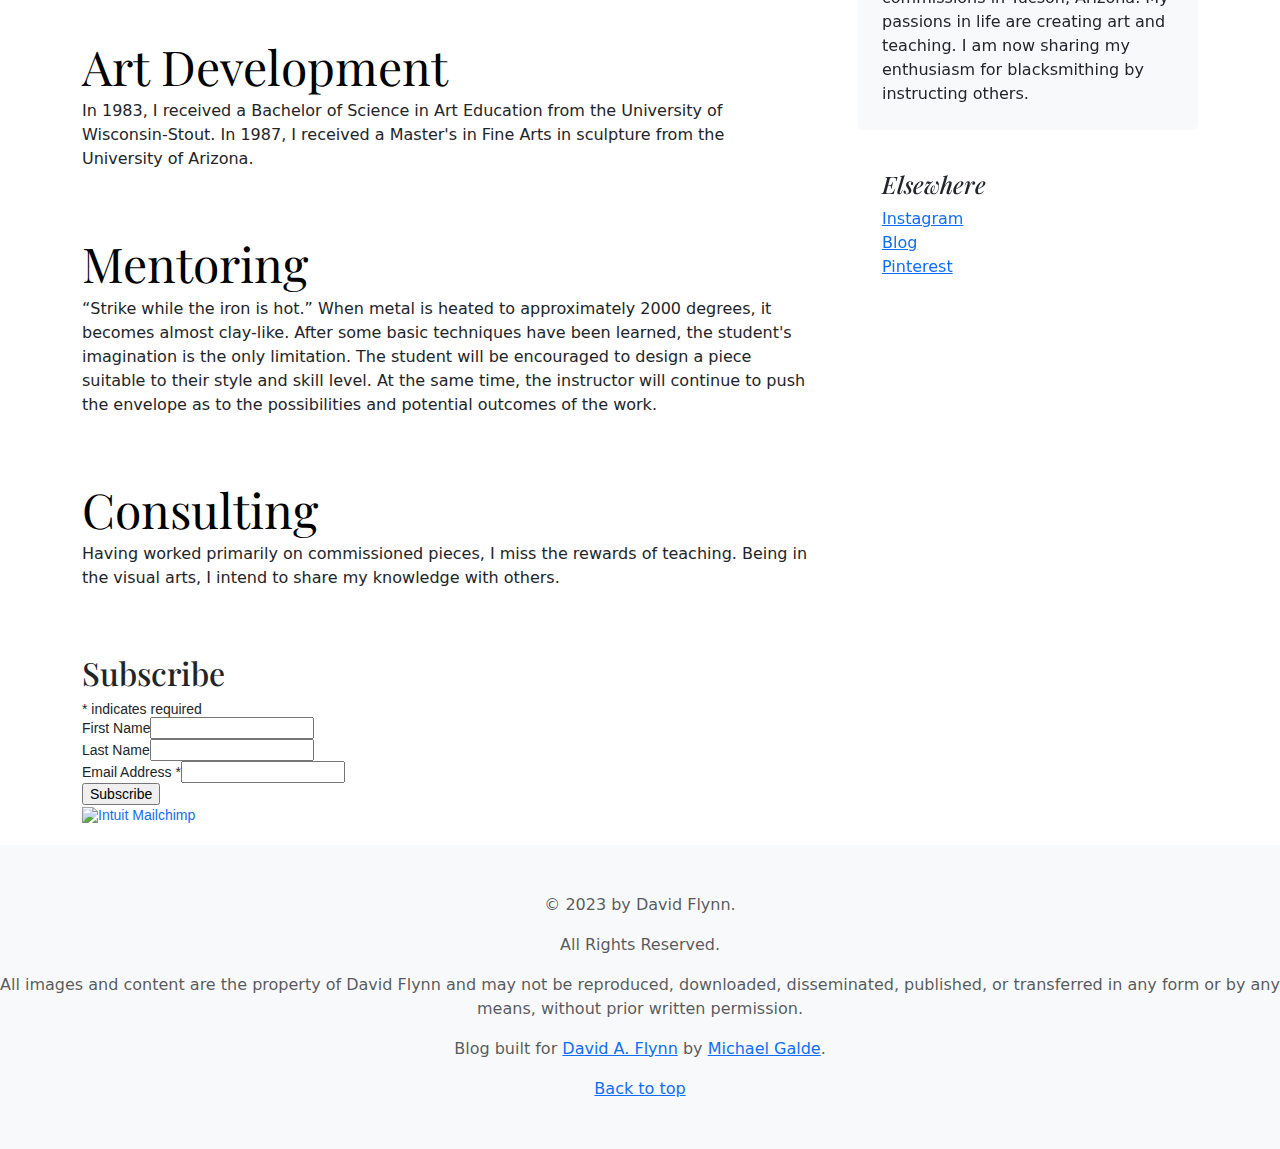
==== commit 7f9d6f98: "Now, only once" ====
--- a/index.html
+++ b/index.html
@@ -425,36 +425,6 @@
             <script type="text/javascript" src="//s3.amazonaws.com/downloads.mailchimp.com/js/mc-validate.js"></script>
             <script type="text/javascript">(function ($) { window.fnames = new Array(); window.ftypes = new Array(); fnames[1] = 'FNAME'; ftypes[1] = 'text'; fnames[2] = 'LNAME'; ftypes[2] = 'text'; fnames[0] = 'EMAIL'; ftypes[0] = 'email'; fnames[3] = 'ADDRESS'; ftypes[3] = 'address'; fnames[4] = 'PHONE'; ftypes[4] = 'phone'; fnames[5] = 'BIRTHDAY'; ftypes[5] = 'birthday'; }(jQuery)); var $mcj = jQuery.noConflict(true);</script>
         </div>
-<div id="mc_embed_shell">
-      <link href="//cdn-images.mailchimp.com/embedcode/classic-061523.css" rel="stylesheet" type="text/css">
-  <style type="text/css">
-        #mc_embed_signup{background:#fff; false;clear:left; font:14px Helvetica,Arial,sans-serif; width: 600px;}
-        /* Add your own Mailchimp form style overrides in your site stylesheet or in this style block.
-           We recommend moving this block and the preceding CSS link to the HEAD of your HTML file. */
-</style>
-<div id="mc_embed_signup">
-    <form action="https://davidaflynn.us21.list-manage.com/subscribe/post?u=4095e607dd35f677a65e71697&amp;id=61bf45bc34&amp;f_id=004bf3e6f0" method="post" id="mc-embedded-subscribe-form" name="mc-embedded-subscribe-form" class="validate" target="_blank">
-        <div id="mc_embed_signup_scroll"><h2>Subscribe</h2>
-            <div class="indicates-required"><span class="asterisk">*</span> indicates required</div>
-            <div class="mc-field-group"><label for="mce-FNAME">First Name </label><input type="text" name="FNAME" class=" text" id="mce-FNAME" value=""></div><div class="mc-field-group"><label for="mce-LNAME">Last Name </label><input type="text" name="LNAME" class=" text" id="mce-LNAME" value=""></div><div class="mc-field-group"><label for="mce-EMAIL">Email Address <span class="asterisk">*</span></label><input type="email" name="EMAIL" class="required email" id="mce-EMAIL" value="" required=""><span id="mce-EMAIL-HELPERTEXT" class="helper_text"></span></div>
-        <div id="mce-responses" class="clear foot">
-            <div class="response" id="mce-error-response" style="display: none;"></div>
-            <div class="response" id="mce-success-response" style="display: none;"></div>
-        </div>
-    <div aria-hidden="true" style="position: absolute; left: -5000px;">
-        /* real people should not fill this in and expect good things - do not remove this or risk form bot signups */
-        <input type="text" name="b_4095e607dd35f677a65e71697_61bf45bc34" tabindex="-1" value="">
-    </div>
-        <div class="optionalParent">
-            <div class="clear foot">
-                <input type="submit" name="subscribe" id="mc-embedded-subscribe" class="button" value="Subscribe">
-                <p style="margin: 0px auto;"><a href="http://eepurl.com/iG4R2A" title="Mailchimp - email marketing made easy and fun"><span style="display: inline-block; background-color: transparent; border-radius: 4px;"><img class="refferal_badge" src="https://digitalasset.intuit.com/render/content/dam/intuit/mc-fe/en_us/images/intuit-mc-rewards-text-dark.svg" alt="Intuit Mailchimp" style="width: 220px; height: 40px; display: flex; padding: 2px 0px; justify-content: center; align-items: center;"></span></a></p>
-            </div>
-        </div>
-    </div>
-</form>
-</div>
-<script type="text/javascript" src="//s3.amazonaws.com/downloads.mailchimp.com/js/mc-validate.js"></script><script type="text/javascript">(function($) {window.fnames = new Array(); window.ftypes = new Array();fnames[1]='FNAME';ftypes[1]='text';fnames[2]='LNAME';ftypes[2]='text';fnames[0]='EMAIL';ftypes[0]='email';fnames[3]='ADDRESS';ftypes[3]='address';fnames[4]='PHONE';ftypes[4]='phone';fnames[5]='BIRTHDAY';ftypes[5]='birthday';}(jQuery));var $mcj = jQuery.noConflict(true);</script></div>
 
     </main>
 
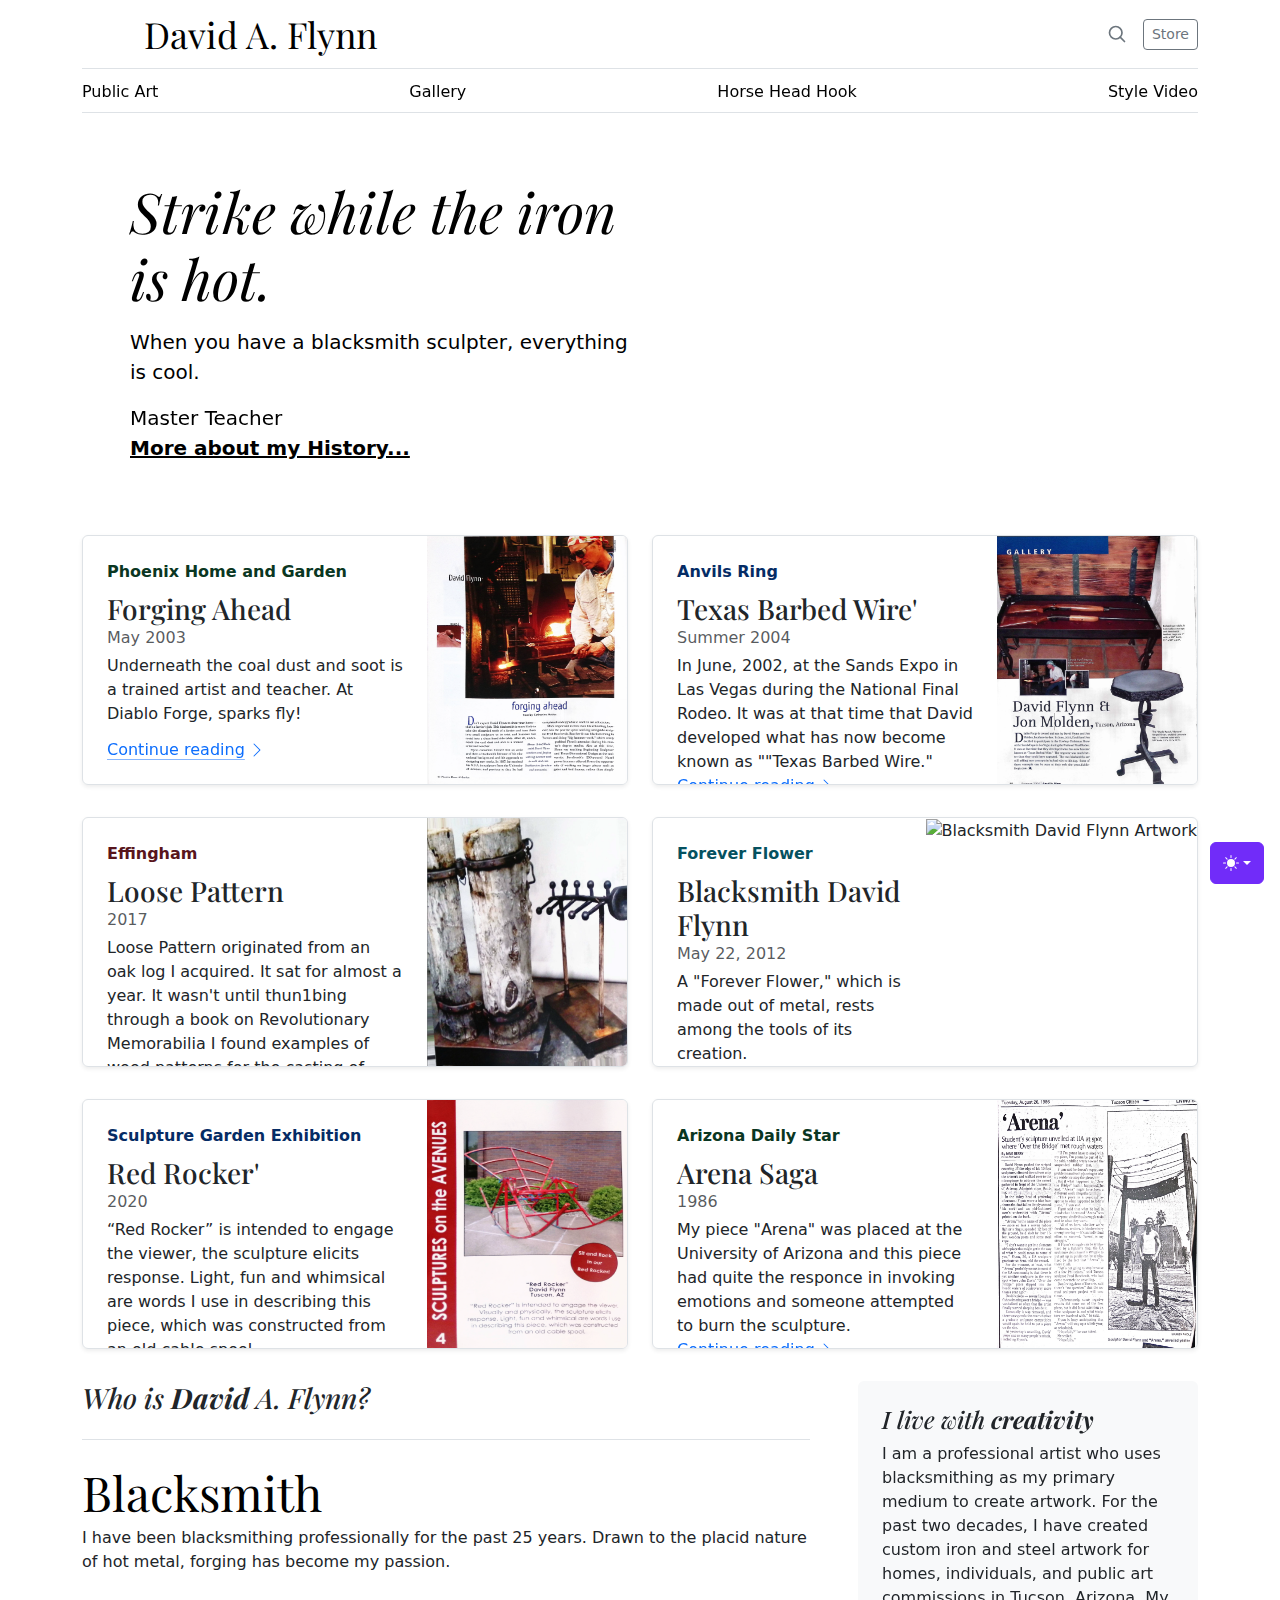
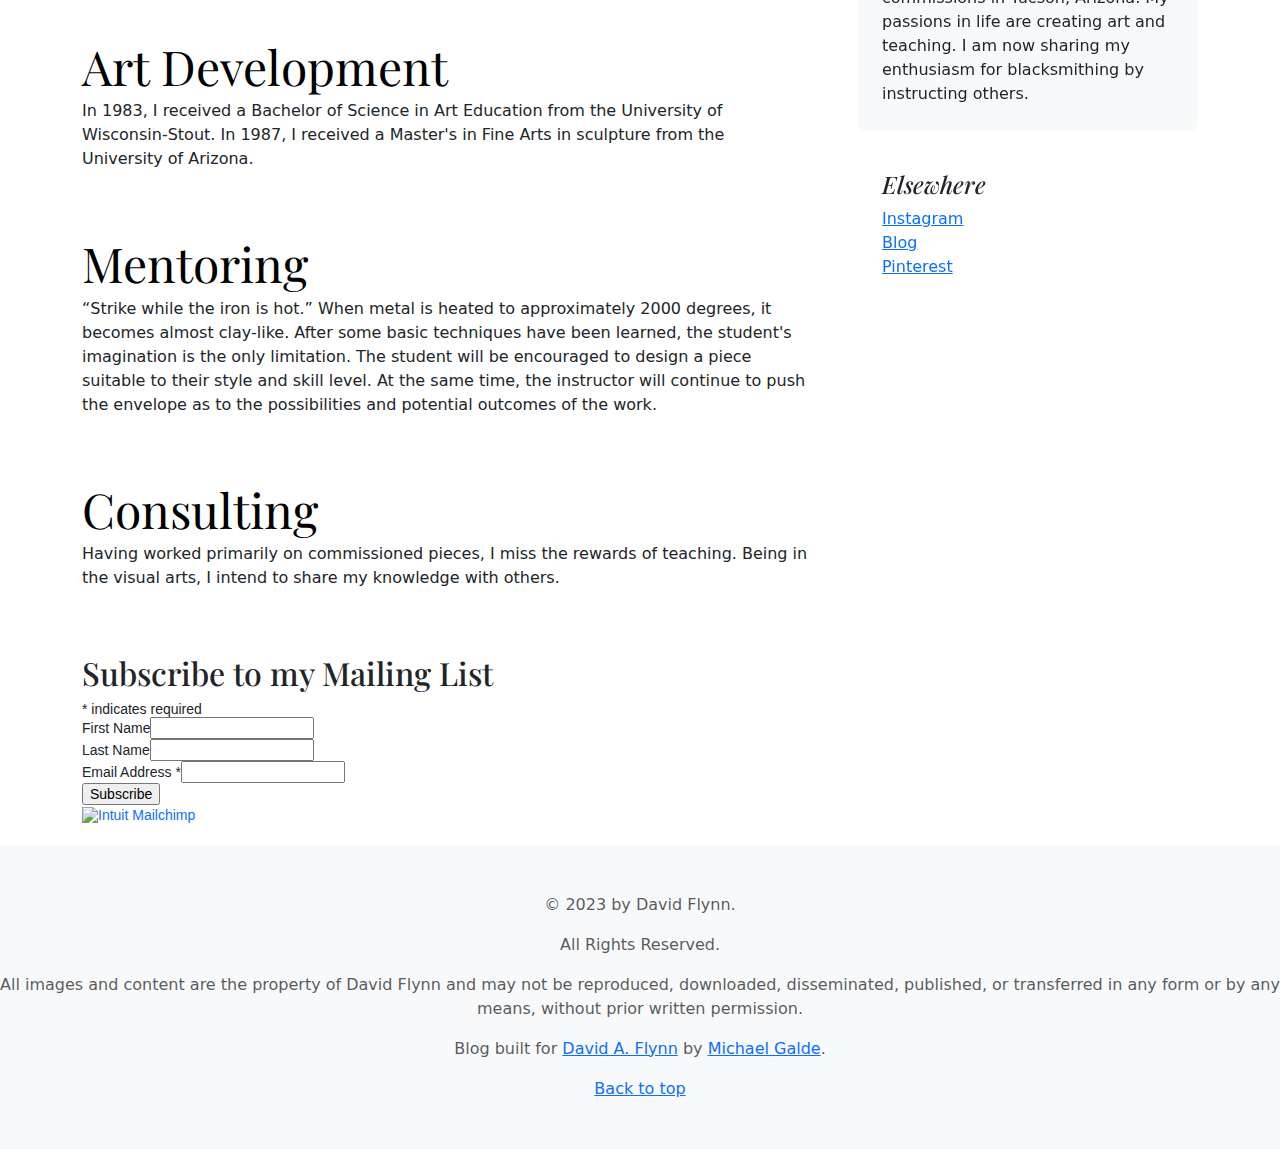
==== commit 7d843c29: "Additions" ====
--- a/index.html
+++ b/index.html
@@ -402,7 +402,7 @@
             <div id="mc_embed_signup">
                 <form action="https://davidaflynn.us21.list-manage.com/subscribe/post?u=4095e607dd35f677a65e71697&amp;id=61bf45bc34&amp;f_id=004bf3e6f0" method="post" id="mc-embedded-subscribe-form" name="mc-embedded-subscribe-form" class="validate" target="_blank">
                     <div id="mc_embed_signup_scroll">
-                        <h2>Subscribe</h2>
+                        <h2>Subscribe to my Mailing List</h2>
                         <div class="indicates-required"><span class="asterisk">*</span> indicates required</div>
                         <div class="mc-field-group"><label for="mce-FNAME">First Name </label><input type="text" name="FNAME" class=" text" id="mce-FNAME" value=""></div><div class="mc-field-group"><label for="mce-LNAME">Last Name </label><input type="text" name="LNAME" class=" text" id="mce-LNAME" value=""></div><div class="mc-field-group"><label for="mce-EMAIL">Email Address <span class="asterisk">*</span></label><input type="email" name="EMAIL" class="required email" id="mce-EMAIL" value="" required=""><span id="mce-EMAIL-HELPERTEXT" class="helper_text"></span></div>
                         <div id="mce-responses" class="clear foot">
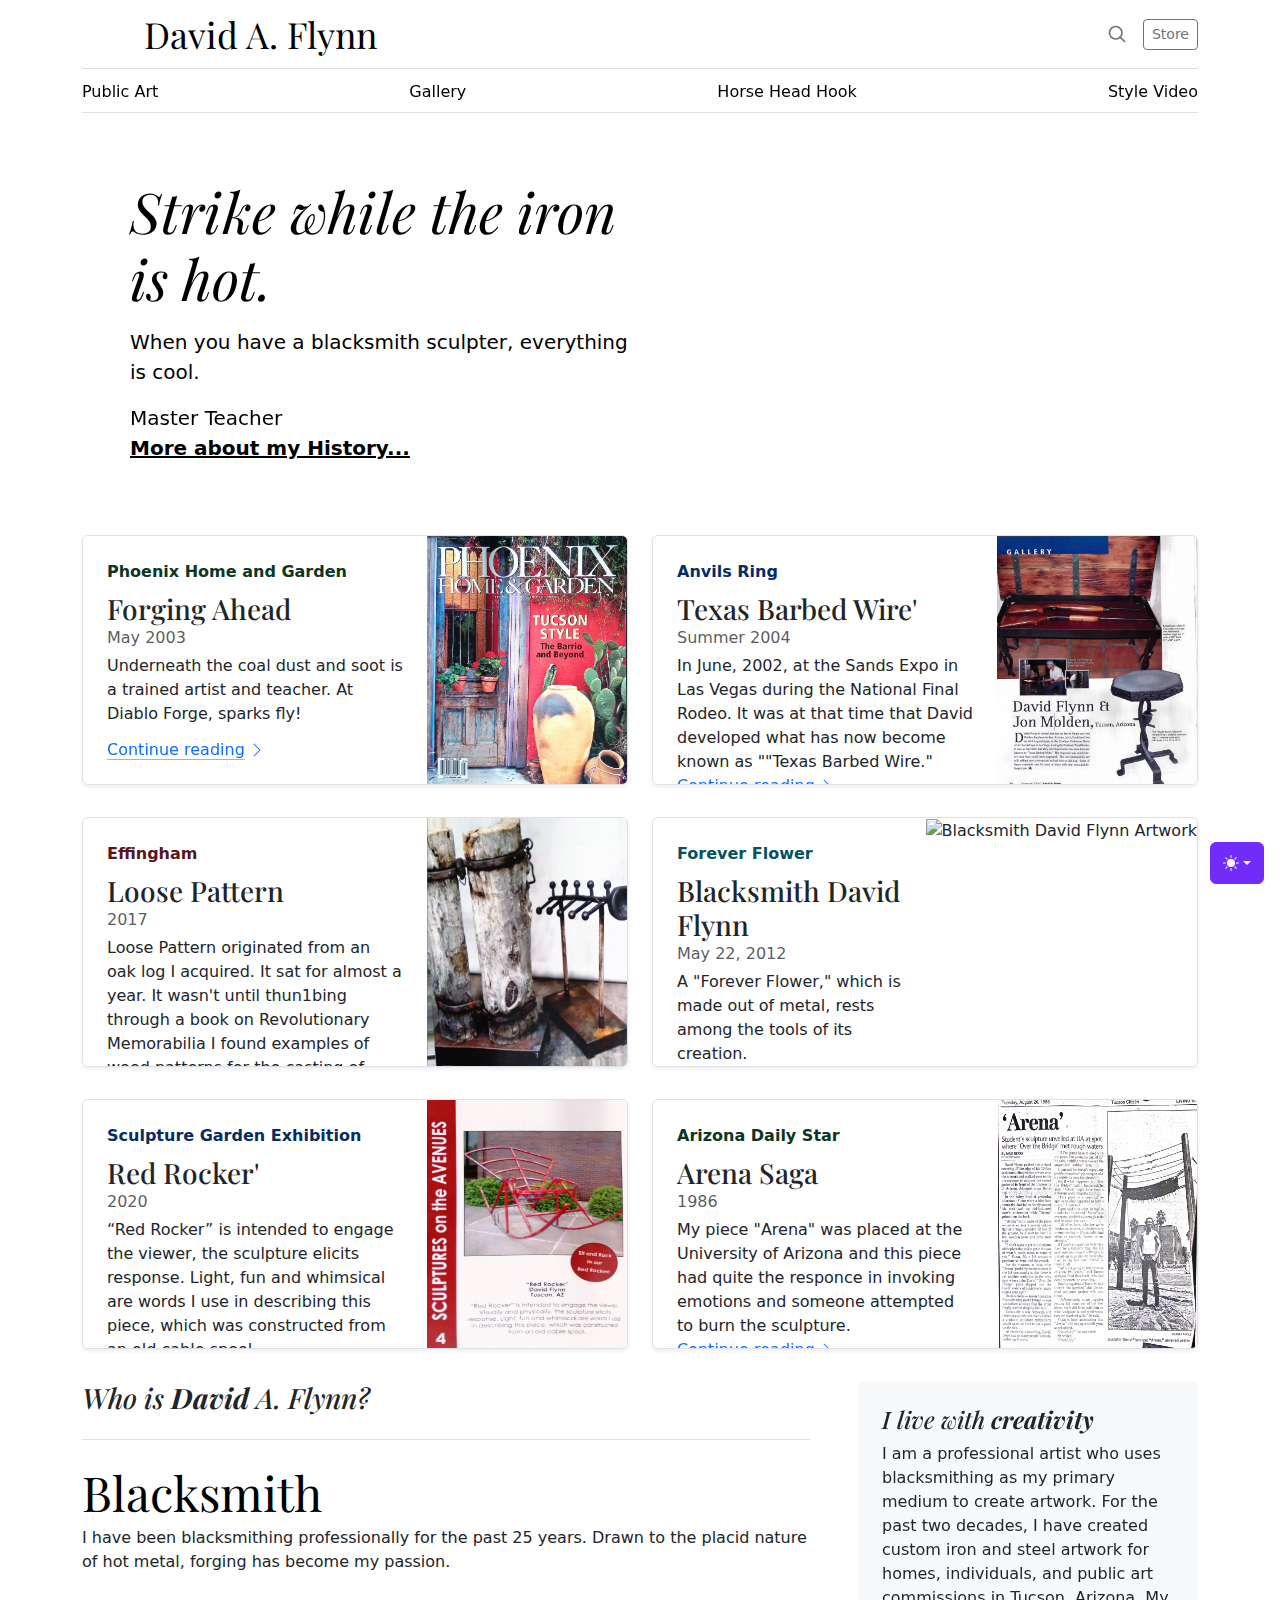
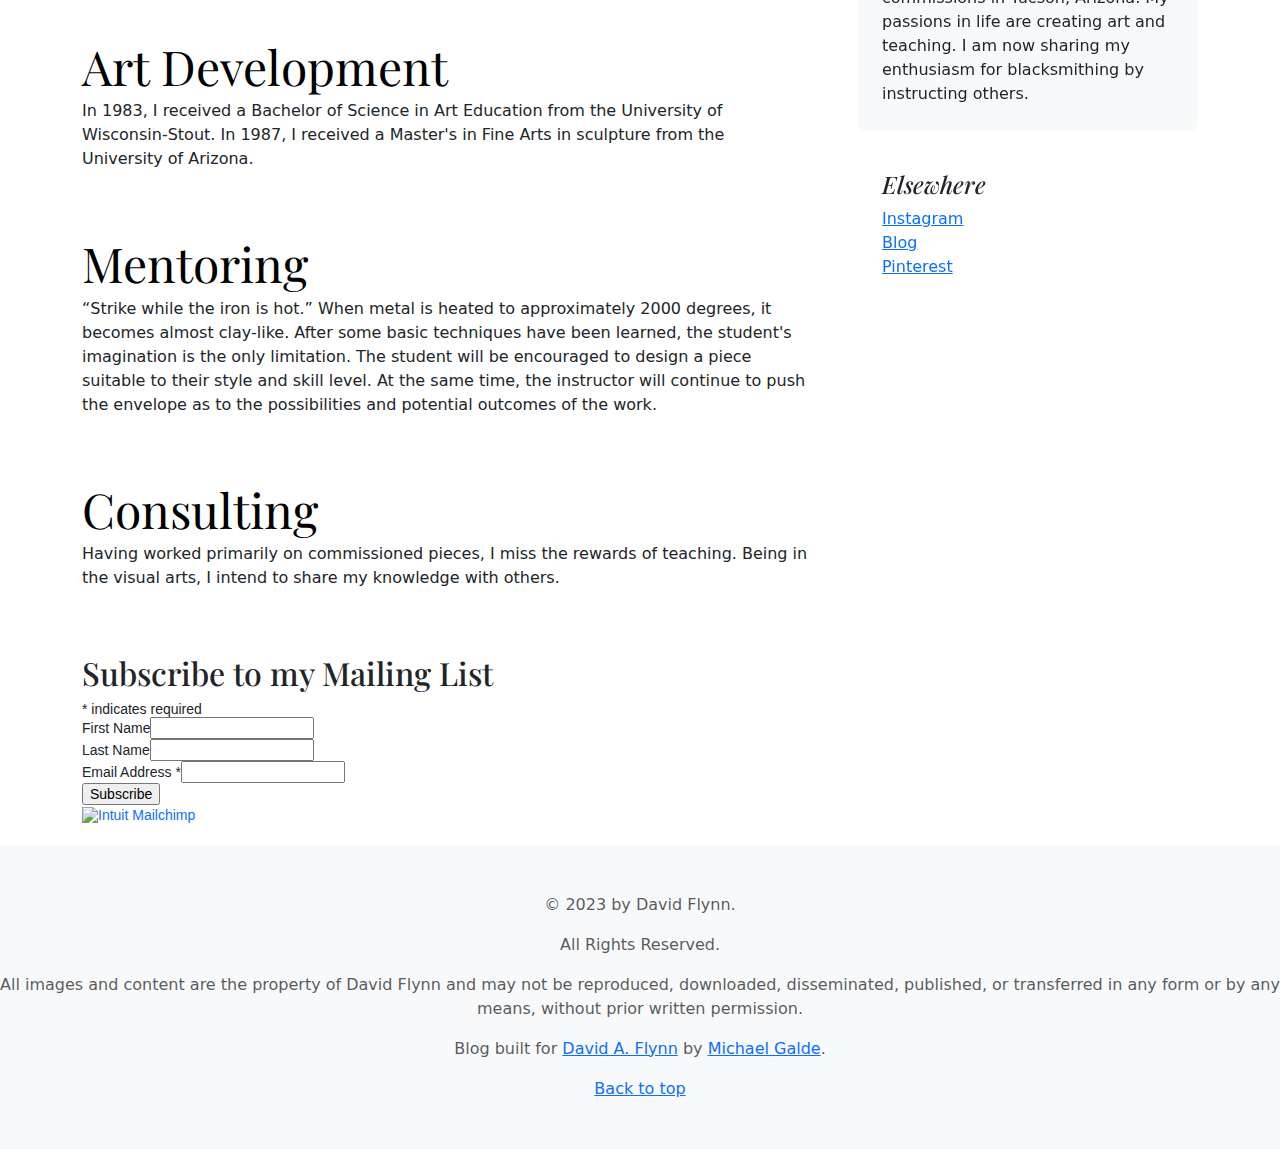
==== commit 984fe08c: "PHG Update" ====
--- a/index.html
+++ b/index.html
@@ -228,7 +228,7 @@
                         </a>
                     </div>
                     <div class="col-auto d-none d-lg-block">
-                        <img src="./assets/reference/documents/PhoenixHomeandGardens.png" width="200" height="250" alt="Phoenix Home and Garden" />
+                        <img src="./assets/reference/documents/PhoenixHomeandGardens.jpg" width="200" height="250" alt="Phoenix Home and Garden" />
                     </div>
                 </div>
             </div>
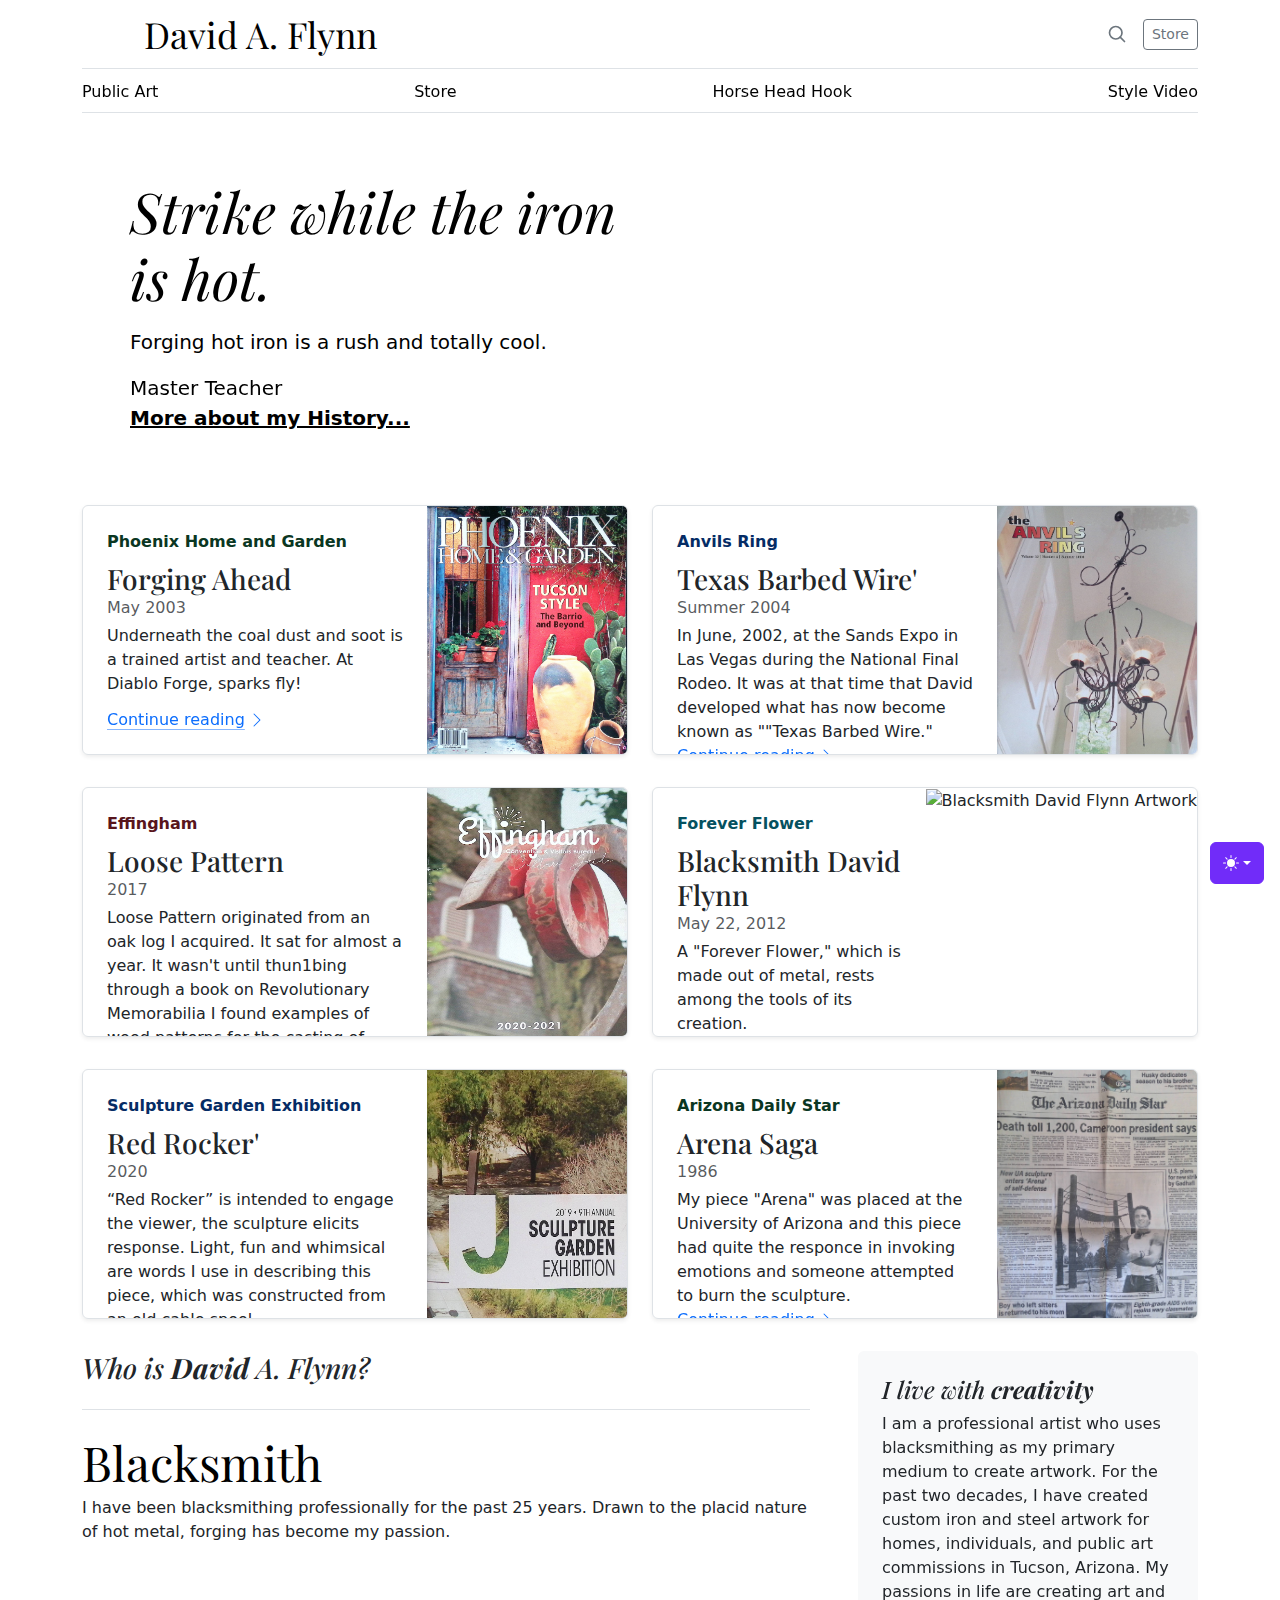
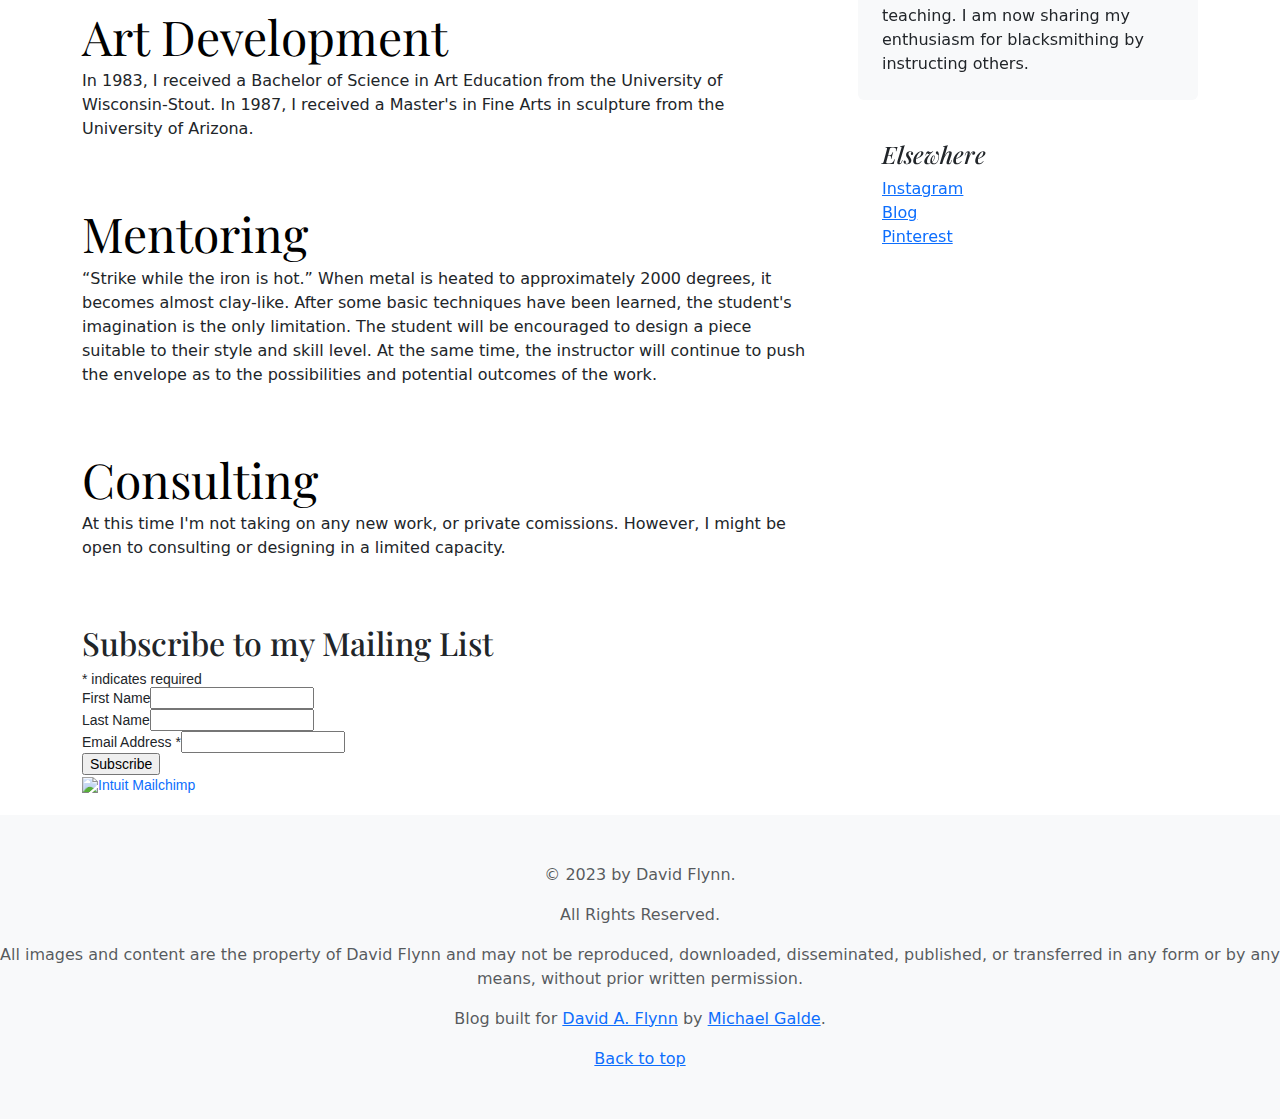
==== commit 538027fc: "DF-Changes" ====
--- a/index.html
+++ b/index.html
@@ -1,7 +1,27 @@
 <!doctype html>
-<html lang="en" data-bs-theme="auto">
+<html lang="en" data-bs-theme="light">
 <head>
     <script src="./assets/js/color-modes.js"></script>
+
+    
+<!-- Google tag (gtag.js) -->
+<script async src="https://www.googletagmanager.com/gtag/js?id=G-J1YMP7JKV3"></script>
+<script>
+  window.dataLayer = window.dataLayer || [];
+  function gtag(){dataLayer.push(arguments);}
+  gtag('js', new Date());
+
+  gtag('config', 'G-J1YMP7JKV3');
+</script>
+
+
+    <!-- Google Tag Manager -->
+<script>(function(w,d,s,l,i){w[l]=w[l]||[];w[l].push({'gtm.start':
+    new Date().getTime(),event:'gtm.js'});var f=d.getElementsByTagName(s)[0],
+    j=d.createElement(s),dl=l!='dataLayer'?'&l='+l:'';j.async=true;j.src=
+    'https://www.googletagmanager.com/gtm.js?id='+i+dl;f.parentNode.insertBefore(j,f);
+    })(window,document,'script','dataLayer','GTM-PSX4XS9P');</script>
+    <!-- End Google Tag Manager -->
 
     <meta charset="utf-8">
     <meta name="viewport" content="width=device-width, initial-scale=1">
@@ -99,6 +119,13 @@
     <link href="blog.css" rel="stylesheet">
 </head>
 <body>
+
+    <!-- Google Tag Manager (noscript) -->
+<noscript><iframe src="https://www.googletagmanager.com/ns.html?id=GTM-PSX4XS9P"
+    height="0" width="0" style="display:none;visibility:hidden"></iframe></noscript>
+    <!-- End Google Tag Manager (noscript) -->
+
+
     <svg xmlns="http://www.w3.org/2000/svg" class="d-none">
         <symbol id="check2" viewBox="0 0 16 16">
             <path d="M13.854 3.646a.5.5 0 0 1 0 .708l-7 7a.5.5 0 0 1-.708 0l-3.5-3.5a.5.5 0 1 1 .708-.708L6.5 10.293l6.646-6.647a.5.5 0 0 1 .708 0z" />
@@ -182,7 +209,7 @@
         <div class="nav-scroller py-1 mb-3 border-bottom">
             <nav class="nav nav-underline justify-content-between">
                 <a class="nav-item nav-link link-body-emphasis" href="https://www.google.com/maps/d/viewer?mid=1B4GlsrvQKoIQ0XP4yLPSAdMGkiEf2dPW&hl=en&usp=sharing">Public Art</a>
-                <a class="nav-item nav-link link-body-emphasis" href="https://davidaflynn.com/gallery.html">Gallery</a>
+                <a class="nav-item nav-link link-body-emphasis" href="./store.html">Store</a>
                 <a class="nav-item nav-link link-body-emphasis" href="https://youtu.be/96dTQbR3XSo">Horse Head Hook</a>
                 <a class="nav-item nav-link link-body-emphasis" href="https://youtu.be/sgeBEfHrO5k">Style Video</a>
 
@@ -194,7 +221,7 @@
         <div class="p-4 p-md-5 mb-4 rounded text-body-emphasis bg-image">
             <div class="col-lg-6 px-0">
                 <h1 class="display-4 fst-italic">Strike while the iron is hot.</h1>
-                <p class="lead my-3">When you have a blacksmith sculpter, everything is cool.</p>
+                <p class="lead my-3">Forging hot iron is a rush and totally cool.</p>
                 <div id="wordCarousel" class="carousel slide" data-bs-ride="carousel">
                     <div class="carousel-inner">
                         <div class="carousel-item active">
@@ -248,7 +275,7 @@
                         </a>
                     </div>
                     <div class="col-auto d-none d-lg-block">
-                        <img src="./assets/reference/documents/anvilring.png" width="200" height="250" alt="Texas Barbed Wire" />
+                        <img src="./assets/images/Anvils_Ring.jpg" width="200" height="250" alt="Texas Barbed Wire" />
                     </div>
                 </div>
             </div>
@@ -270,7 +297,7 @@
                         </a>
                     </div>
                     <div class="col-auto d-none d-lg-block">
-                        <img src="./assets/reference/documents/loosepattern.png" width="200" height="250" alt="Loose Pattern" />
+                        <img src="./assets/images/Effingham.jpg" width="200" height="250" alt="Loose Pattern" />
                     </div>
                 </div>
             </div>
@@ -309,7 +336,7 @@
                         </a>
                     </div>
                     <div class="col-auto d-none d-lg-block">
-                        <img src="./assets/reference/documents/redrocker.png" width="200" height="250" alt="Red Rocker" />
+                        <img src="./assets/images/JCC.jpg" width="200" height="250" alt="Red Rocker" />
                     </div>
                 </div>
             </div>
@@ -328,7 +355,7 @@
                         </a>
                     </div>
                     <div class="col-auto d-none d-lg-block">
-                        <img src="./assets/reference/documents/arena.png" width="200" height="250" alt="Arena" />
+                        <img src="./assets/images/AZDailyStar.jpg" width="200" height="250" alt="Arena" />
                     </div>
                 </div>
             </div>
@@ -360,7 +387,7 @@
                 <article class="blog-post">
                     <h2 class="display-5 link-body-emphasis mb-1">Consulting</h2>
 
-                    <p>Having worked primarily on commissioned pieces, I miss the rewards of teaching. Being in the visual arts, I intend to share my knowledge with others.</p>
+                    <p>At this time I'm not taking on any new work, or private comissions. However, I might be open to consulting or designing in a limited capacity.</p>
 
                 </article>
 
@@ -438,6 +465,10 @@
         </p>
     </footer>
     <script src="./assets/dist/js/bootstrap.bundle.min.js"></script>
+    <script src ="https://cdn01.basis.net/assets/up.js?um=1"></script>
+<script type="text/javascript">
+	cntrUpTag.track('cntrData', 'ea983c3f3ba9a046');
+</script>
 
 </body>
-</html>+</html>
